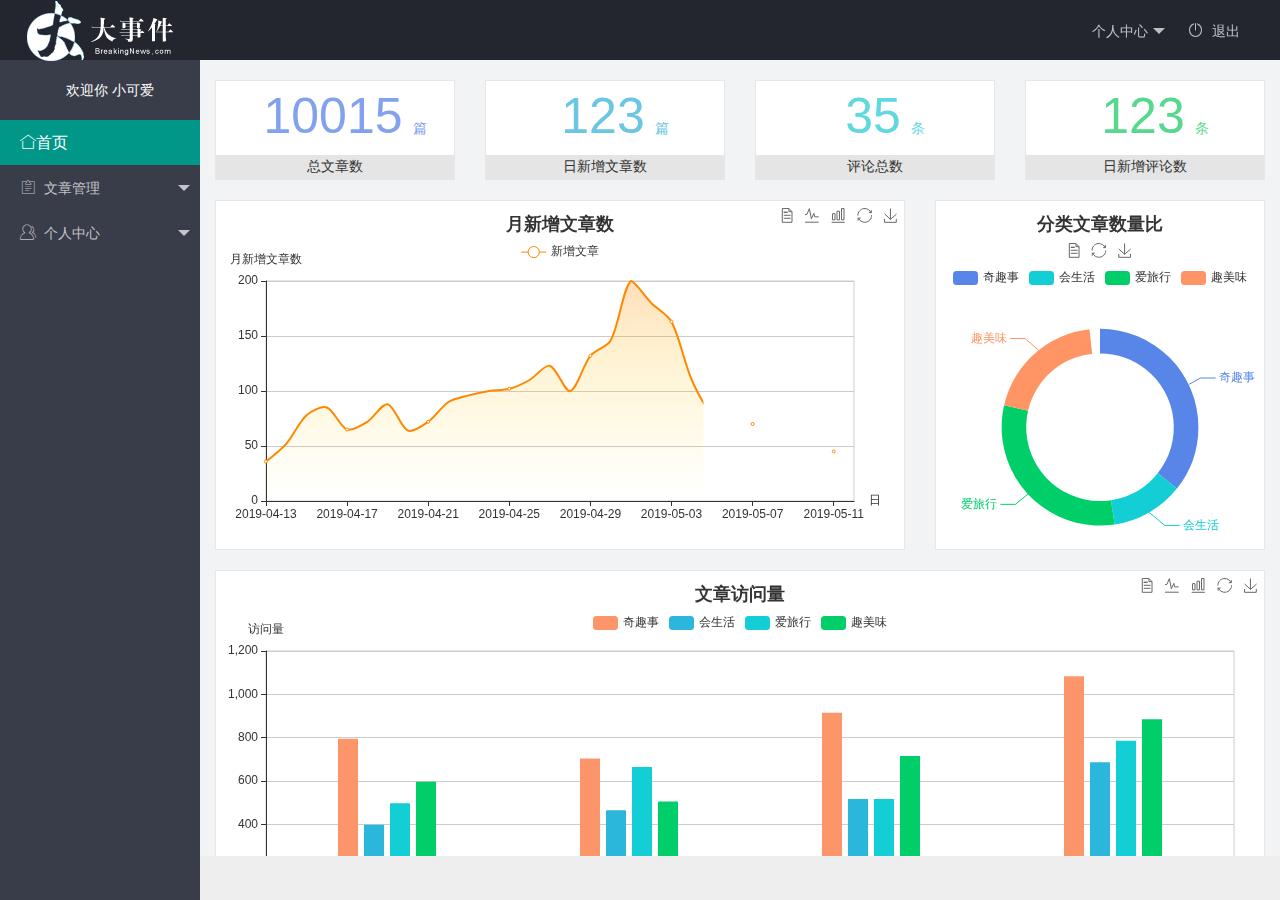
==== index.html @ c6fc0235 "l3 首页整理完毕" ====
<!DOCTYPE html>
<html>

<head>
  <meta charset="utf-8">
  <meta name="viewport" content="width=device-width, initial-scale=1, maximum-scale=1">
  <title>117 首页</title>
  <link rel="stylesheet" href="./assets/lib/layui/css/layui.css">
  <link rel="stylesheet" href="./index/index.css">
</head>

<body class="layui-layout-body">
  <div class="layui-layout layui-layout-admin">
    <!-- 头部区域 -->
    <div class="layui-header">
      <!-- 左侧：图片 -->
      <div class="layui-logo">
        <img src="./assets/images/logo.png" alt="">
      </div>
      <!-- 右侧：个人菜单 -->
      <ul class="layui-nav layui-layout-right">
        <li class="layui-nav-item">
          <a href="javascript:;" class="userinfo">
            <span class="avatar">L</span>
            <img src="http://t.cn/RCzsdCq" class="layui-nav-img"> 个人中心
          </a>

          <dl class="layui-nav-child">
            <dd><a href="">基本资料</a></dd>
            <dd><a href="">更换头像</a></dd>
            <dd><a href="">重置密码</a></dd>
          </dl>

        </li>

        <li class="layui-nav-item">
          <a href="javascript:;" id="logout">
            <i class="layui-icon layui-icon-logout"></i>退出
          </a>
        </li>

      </ul>
    </div>


    <div class="layui-side layui-bg-black">
      <div class="layui-side-scroll">
        <!-- 左侧：顶部欢迎词 -->
        <div class="userinfo">
          <span class="avatar">L</span>
          <img src="http://t.cn/RCzsdCq" class="layui-nav-img"> 欢迎你
          <span class="username">小可爱</span>
        </div>

        <!-- 左侧：导航区-->
        <ul class="layui-nav layui-nav-tree" lay-filter="test" lay-shrink="all">
          <!-- ***************************************************首页 -->
          <li class="layui-nav-item layui-this">
            <a href="./home/home.html" target="fm">
              <i class="layui-icon layui-icon-home">首页</i>
            </a>
          </li>


          <!-- ***************************************************文章管理 -->
          <li class="layui-nav-item">

            <a class="" href="javascript:;">
              <i class="layui-icon layui-icon-form"></i>文章管理
            </a>

            <dl class="layui-nav-child">
              <dd>
                <a href="./article/category.html" target="fm">
                  <i class="layui-icon layui-icon-app"></i>类别管理
                </a>
              </dd>


              <dd>
                <a href="./article/article.html" target="fm">
                  <i class="layui-icon layui-icon-app"></i>文章列表
                </a>
              </dd>


              <dd>
                <a href="./article/publisher.html" target="fm">
                  <i class="layui-icon layui-icon-app"></i>发表文章
                </a>
              </dd>
            </dl>
          </li>

          <!-- *****************************************************个人中心 -->
          <li class="layui-nav-item">


            <a href="javascript:;">
              <i class="layui-icon layui-icon-user"></i>个人中心
            </a>


            <dl class="layui-nav-child">

              <dd>
                <a href="./user_info/user_info.html" target="fm">
                  <i class="layui-icon layui-icon-app"></i>基本资料
                </a>
              </dd>

              <dd>
                <a href="./user/repwd.html" target="fm">
                  <i class="layui-icon layui-icon-app"></i> 重置密码
                </a>
              </dd>

              <dd>
                <a href="./user/avatar.html" target="fm">
                  <i class="layui-icon layui-icon-app"></i>更换头像
                </a>
              </dd>
            </dl>



          </li>
        </ul>
      </div>
    </div>

    <div class="layui-body">
      <!-- 内容主体区域 -->
      <!-- <div style="padding: 15px;">内容主体区域</div> -->
      <iframe src="./home/home.html" name="fm" frameborder="0"></iframe>
    </div>

    <div class="layui-footer">
      <!-- 底部固定区域 -->
      <!-- ? layui.com - 底部固定区域 -->
    </div>
  </div>

</body>
<script src="./assets/lib/layui/layui.all.js"></script>
<script src="./assets/lib/jquery.js"></script>
<script src="./index/index.js"></script>

</html>
---- assets/lib/layui/css/layui.css ----
/** layui-v2.5.6 MIT License By https://www.layui.com */
 .layui-inline,img{display:inline-block;vertical-align:middle}h1,h2,h3,h4,h5,h6{font-weight:400}.layui-edge,.layui-header,.layui-inline,.layui-main{position:relative}.layui-body,.layui-edge,.layui-elip{overflow:hidden}.layui-btn,.layui-edge,.layui-inline,img{vertical-align:middle}.layui-btn,.layui-disabled,.layui-icon,.layui-unselect{-moz-user-select:none;-webkit-user-select:none;-ms-user-select:none}.layui-elip,.layui-form-checkbox span,.layui-form-pane .layui-form-label{text-overflow:ellipsis;white-space:nowrap}.layui-breadcrumb,.layui-tree-btnGroup{visibility:hidden}blockquote,body,button,dd,div,dl,dt,form,h1,h2,h3,h4,h5,h6,input,li,ol,p,pre,td,textarea,th,ul{margin:0;padding:0;-webkit-tap-highlight-color:rgba(0,0,0,0)}a:active,a:hover{outline:0}img{border:none}li{list-style:none}table{border-collapse:collapse;border-spacing:0}h4,h5,h6{font-size:100%}button,input,optgroup,option,select,textarea{font-family:inherit;font-size:inherit;font-style:inherit;font-weight:inherit;outline:0}pre{white-space:pre-wrap;white-space:-moz-pre-wrap;white-space:-pre-wrap;white-space:-o-pre-wrap;word-wrap:break-word}body{line-height:24px;font:14px Helvetica Neue,Helvetica,PingFang SC,Tahoma,Arial,sans-serif}hr{height:1px;margin:10px 0;border:0;clear:both}a{color:#333;text-decoration:none}a:hover{color:#777}a cite{font-style:normal;*cursor:pointer}.layui-border-box,.layui-border-box *{box-sizing:border-box}.layui-box,.layui-box *{box-sizing:content-box}.layui-clear{clear:both;*zoom:1}.layui-clear:after{content:'\20';clear:both;*zoom:1;display:block;height:0}.layui-inline{*display:inline;*zoom:1}.layui-edge{display:inline-block;width:0;height:0;border-width:6px;border-style:dashed;border-color:transparent}.layui-edge-top{top:-4px;border-bottom-color:#999;border-bottom-style:solid}.layui-edge-right{border-left-color:#999;border-left-style:solid}.layui-edge-bottom{top:2px;border-top-color:#999;border-top-style:solid}.layui-edge-left{border-right-color:#999;border-right-style:solid}.layui-disabled,.layui-disabled:hover{color:#d2d2d2!important;cursor:not-allowed!important}.layui-circle{border-radius:100%}.layui-show{display:block!important}.layui-hide{display:none!important}@font-face{font-family:layui-icon;src:url(../font/iconfont.eot?v=256);src:url(../font/iconfont.eot?v=256#iefix) format('embedded-opentype'),url(../font/iconfont.woff2?v=256) format('woff2'),url(../font/iconfont.woff?v=256) format('woff'),url(../font/iconfont.ttf?v=256) format('truetype'),url(../font/iconfont.svg?v=256#layui-icon) format('svg')}.layui-icon{font-family:layui-icon!important;font-size:16px;font-style:normal;-webkit-font-smoothing:antialiased;-moz-osx-font-smoothing:grayscale}.layui-icon-reply-fill:before{content:"\e611"}.layui-icon-set-fill:before{content:"\e614"}.layui-icon-menu-fill:before{content:"\e60f"}.layui-icon-search:before{content:"\e615"}.layui-icon-share:before{content:"\e641"}.layui-icon-set-sm:before{content:"\e620"}.layui-icon-engine:before{content:"\e628"}.layui-icon-close:before{content:"\1006"}.layui-icon-close-fill:before{content:"\1007"}.layui-icon-chart-screen:before{content:"\e629"}.layui-icon-star:before{content:"\e600"}.layui-icon-circle-dot:before{content:"\e617"}.layui-icon-chat:before{content:"\e606"}.layui-icon-release:before{content:"\e609"}.layui-icon-list:before{content:"\e60a"}.layui-icon-chart:before{content:"\e62c"}.layui-icon-ok-circle:before{content:"\1005"}.layui-icon-layim-theme:before{content:"\e61b"}.layui-icon-table:before{content:"\e62d"}.layui-icon-right:before{content:"\e602"}.layui-icon-left:before{content:"\e603"}.layui-icon-cart-simple:before{content:"\e698"}.layui-icon-face-cry:before{content:"\e69c"}.layui-icon-face-smile:before{content:"\e6af"}.layui-icon-survey:before{content:"\e6b2"}.layui-icon-tree:before{content:"\e62e"}.layui-icon-ie:before{content:"\e7bb"}.layui-icon-upload-circle:before{content:"\e62f"}.layui-icon-add-circle:before{content:"\e61f"}.layui-icon-download-circle:before{content:"\e601"}.layui-icon-templeate-1:before{content:"\e630"}.layui-icon-util:before{content:"\e631"}.layui-icon-face-surprised:before{content:"\e664"}.layui-icon-edit:before{content:"\e642"}.layui-icon-speaker:before{content:"\e645"}.layui-icon-down:before{content:"\e61a"}.layui-icon-file:before{content:"\e621"}.layui-icon-layouts:before{content:"\e632"}.layui-icon-rate-half:before{content:"\e6c9"}.layui-icon-add-circle-fine:before{content:"\e608"}.layui-icon-prev-circle:before{content:"\e633"}.layui-icon-read:before{content:"\e705"}.layui-icon-404:before{content:"\e61c"}.layui-icon-carousel:before{content:"\e634"}.layui-icon-help:before{content:"\e607"}.layui-icon-code-circle:before{content:"\e635"}.layui-icon-windows:before{content:"\e67f"}.layui-icon-water:before{content:"\e636"}.layui-icon-username:before{content:"\e66f"}.layui-icon-find-fill:before{content:"\e670"}.layui-icon-about:before{content:"\e60b"}.layui-icon-location:before{content:"\e715"}.layui-icon-up:before{content:"\e619"}.layui-icon-pause:before{content:"\e651"}.layui-icon-date:before{content:"\e637"}.layui-icon-layim-uploadfile:before{content:"\e61d"}.layui-icon-delete:before{content:"\e640"}.layui-icon-play:before{content:"\e652"}.layui-icon-top:before{content:"\e604"}.layui-icon-firefox:before{content:"\e686"}.layui-icon-friends:before{content:"\e612"}.layui-icon-refresh-3:before{content:"\e9aa"}.layui-icon-ok:before{content:"\e605"}.layui-icon-layer:before{content:"\e638"}.layui-icon-face-smile-fine:before{content:"\e60c"}.layui-icon-dollar:before{content:"\e659"}.layui-icon-group:before{content:"\e613"}.layui-icon-layim-download:before{content:"\e61e"}.layui-icon-picture-fine:before{content:"\e60d"}.layui-icon-link:before{content:"\e64c"}.layui-icon-diamond:before{content:"\e735"}.layui-icon-log:before{content:"\e60e"}.layui-icon-key:before{content:"\e683"}.layui-icon-rate-solid:before{content:"\e67a"}.layui-icon-fonts-del:before{content:"\e64f"}.layui-icon-unlink:before{content:"\e64d"}.layui-icon-fonts-clear:before{content:"\e639"}.layui-icon-triangle-r:before{content:"\e623"}.layui-icon-circle:before{content:"\e63f"}.layui-icon-radio:before{content:"\e643"}.layui-icon-align-center:before{content:"\e647"}.layui-icon-align-right:before{content:"\e648"}.layui-icon-align-left:before{content:"\e649"}.layui-icon-loading-1:before{content:"\e63e"}.layui-icon-return:before{content:"\e65c"}.layui-icon-fonts-strong:before{content:"\e62b"}.layui-icon-upload:before{content:"\e67c"}.layui-icon-dialogue:before{content:"\e63a"}.layui-icon-video:before{content:"\e6ed"}.layui-icon-headset:before{content:"\e6fc"}.layui-icon-cellphone-fine:before{content:"\e63b"}.layui-icon-add-1:before{content:"\e654"}.layui-icon-face-smile-b:before{content:"\e650"}.layui-icon-fonts-html:before{content:"\e64b"}.layui-icon-screen-full:before{content:"\e622"}.layui-icon-form:before{content:"\e63c"}.layui-icon-cart:before{content:"\e657"}.layui-icon-camera-fill:before{content:"\e65d"}.layui-icon-tabs:before{content:"\e62a"}.layui-icon-heart-fill:before{content:"\e68f"}.layui-icon-fonts-code:before{content:"\e64e"}.layui-icon-ios:before{content:"\e680"}.layui-icon-at:before{content:"\e687"}.layui-icon-fire:before{content:"\e756"}.layui-icon-set:before{content:"\e716"}.layui-icon-fonts-u:before{content:"\e646"}.layui-icon-triangle-d:before{content:"\e625"}.layui-icon-tips:before{content:"\e702"}.layui-icon-picture:before{content:"\e64a"}.layui-icon-more-vertical:before{content:"\e671"}.layui-icon-bluetooth:before{content:"\e689"}.layui-icon-flag:before{content:"\e66c"}.layui-icon-loading:before{content:"\e63d"}.layui-icon-fonts-i:before{content:"\e644"}.layui-icon-refresh-1:before{content:"\e666"}.layui-icon-rmb:before{content:"\e65e"}.layui-icon-addition:before{content:"\e624"}.layui-icon-home:before{content:"\e68e"}.layui-icon-time:before{content:"\e68d"}.layui-icon-user:before{content:"\e770"}.layui-icon-notice:before{content:"\e667"}.layui-icon-chrome:before{content:"\e68a"}.layui-icon-edge:before{content:"\e68b"}.layui-icon-login-weibo:before{content:"\e675"}.layui-icon-voice:before{content:"\e688"}.layui-icon-upload-drag:before{content:"\e681"}.layui-icon-login-qq:before{content:"\e676"}.layui-icon-snowflake:before{content:"\e6b1"}.layui-icon-heart:before{content:"\e68c"}.layui-icon-logout:before{content:"\e682"}.layui-icon-file-b:before{content:"\e655"}.layui-icon-template:before{content:"\e663"}.layui-icon-transfer:before{content:"\e691"}.layui-icon-auz:before{content:"\e672"}.layui-icon-console:before{content:"\e665"}.layui-icon-app:before{content:"\e653"}.layui-icon-prev:before{content:"\e65a"}.layui-icon-website:before{content:"\e7ae"}.layui-icon-next:before{content:"\e65b"}.layui-icon-component:before{content:"\e857"}.layui-icon-android:before{content:"\e684"}.layui-icon-more:before{content:"\e65f"}.layui-icon-login-wechat:before{content:"\e677"}.layui-icon-shrink-right:before{content:"\e668"}.layui-icon-spread-left:before{content:"\e66b"}.layui-icon-camera:before{content:"\e660"}.layui-icon-note:before{content:"\e66e"}.layui-icon-refresh:before{content:"\e669"}.layui-icon-female:before{content:"\e661"}.layui-icon-male:before{content:"\e662"}.layui-icon-screen-restore:before{content:"\e758"}.layui-icon-password:before{content:"\e673"}.layui-icon-senior:before{content:"\e674"}.layui-icon-theme:before{content:"\e66a"}.layui-icon-tread:before{content:"\e6c5"}.layui-icon-praise:before{content:"\e6c6"}.layui-icon-star-fill:before{content:"\e658"}.layui-icon-rate:before{content:"\e67b"}.layui-icon-template-1:before{content:"\e656"}.layui-icon-vercode:before{content:"\e679"}.layui-icon-service:before{content:"\e626"}.layui-icon-cellphone:before{content:"\e678"}.layui-icon-print:before{content:"\e66d"}.layui-icon-cols:before{content:"\e610"}.layui-icon-wifi:before{content:"\e7e0"}.layui-icon-export:before{content:"\e67d"}.layui-icon-rss:before{content:"\e808"}.layui-icon-slider:before{content:"\e714"}.layui-icon-email:before{content:"\e618"}.layui-icon-subtraction:before{content:"\e67e"}.layui-icon-mike:before{content:"\e6dc"}.layui-icon-light:before{content:"\e748"}.layui-icon-gift:before{content:"\e627"}.layui-icon-mute:before{content:"\e685"}.layui-icon-reduce-circle:before{content:"\e616"}.layui-icon-music:before{content:"\e690"}.layui-main{width:1140px;margin:0 auto}.layui-header{z-index:1000;height:60px}.layui-header a:hover{transition:all .5s;-webkit-transition:all .5s}.layui-side{position:fixed;left:0;top:0;bottom:0;z-index:999;width:200px;overflow-x:hidden}.layui-side-scroll{position:relative;width:220px;height:100%;overflow-x:hidden}.layui-body{position:absolute;left:200px;right:0;top:0;bottom:0;z-index:998;width:auto;overflow-y:auto;box-sizing:border-box}.layui-layout-body{overflow:hidden}.layui-layout-admin .layui-header{background-color:#23262E}.layui-layout-admin .layui-side{top:60px;width:200px;overflow-x:hidden}.layui-layout-admin .layui-body{position:fixed;top:60px;bottom:44px}.layui-layout-admin .layui-main{width:auto;margin:0 15px}.layui-layout-admin .layui-footer{position:fixed;left:200px;right:0;bottom:0;height:44px;line-height:44px;padding:0 15px;background-color:#eee}.layui-layout-admin .layui-logo{position:absolute;left:0;top:0;width:200px;height:100%;line-height:60px;text-align:center;color:#009688;font-size:16px}.layui-layout-admin .layui-header .layui-nav{background:0 0}.layui-layout-left{position:absolute!important;left:200px;top:0}.layui-layout-right{position:absolute!important;right:0;top:0}.layui-container{position:relative;margin:0 auto;padding:0 15px;box-sizing:border-box}.layui-fluid{position:relative;margin:0 auto;padding:0 15px}.layui-row:after,.layui-row:before{content:'';display:block;clear:both}.layui-col-lg1,.layui-col-lg10,.layui-col-lg11,.layui-col-lg12,.layui-col-lg2,.layui-col-lg3,.layui-col-lg4,.layui-col-lg5,.layui-col-lg6,.layui-col-lg7,.layui-col-lg8,.layui-col-lg9,.layui-col-md1,.layui-col-md10,.layui-col-md11,.layui-col-md12,.layui-col-md2,.layui-col-md3,.layui-col-md4,.layui-col-md5,.layui-col-md6,.layui-col-md7,.layui-col-md8,.layui-col-md9,.layui-col-sm1,.layui-col-sm10,.layui-col-sm11,.layui-col-sm12,.layui-col-sm2,.layui-col-sm3,.layui-col-sm4,.layui-col-sm5,.layui-col-sm6,.layui-col-sm7,.layui-col-sm8,.layui-col-sm9,.layui-col-xs1,.layui-col-xs10,.layui-col-xs11,.layui-col-xs12,.layui-col-xs2,.layui-col-xs3,.layui-col-xs4,.layui-col-xs5,.layui-col-xs6,.layui-col-xs7,.layui-col-xs8,.layui-col-xs9{position:relative;display:block;box-sizing:border-box}.layui-col-xs1,.layui-col-xs10,.layui-col-xs11,.layui-col-xs12,.layui-col-xs2,.layui-col-xs3,.layui-col-xs4,.layui-col-xs5,.layui-col-xs6,.layui-col-xs7,.layui-col-xs8,.layui-col-xs9{float:left}.layui-col-xs1{width:8.33333333%}.layui-col-xs2{width:16.66666667%}.layui-col-xs3{width:25%}.layui-col-xs4{width:33.33333333%}.layui-col-xs5{width:41.66666667%}.layui-col-xs6{width:50%}.layui-col-xs7{width:58.33333333%}.layui-col-xs8{width:66.66666667%}.layui-col-xs9{width:75%}.layui-col-xs10{width:83.33333333%}.layui-col-xs11{width:91.66666667%}.layui-col-xs12{width:100%}.layui-col-xs-offset1{margin-left:8.33333333%}.layui-col-xs-offset2{margin-left:16.66666667%}.layui-col-xs-offset3{margin-left:25%}.layui-col-xs-offset4{margin-left:33.33333333%}.layui-col-xs-offset5{margin-left:41.66666667%}.layui-col-xs-offset6{margin-left:50%}.layui-col-xs-offset7{margin-left:58.33333333%}.layui-col-xs-offset8{margin-left:66.66666667%}.layui-col-xs-offset9{margin-left:75%}.layui-col-xs-offset10{margin-left:83.33333333%}.layui-col-xs-offset11{margin-left:91.66666667%}.layui-col-xs-offset12{margin-left:100%}@media screen and (max-width:768px){.layui-hide-xs{display:none!important}.layui-show-xs-block{display:block!important}.layui-show-xs-inline{display:inline!important}.layui-show-xs-inline-block{display:inline-block!important}}@media screen and (min-width:768px){.layui-container{width:750px}.layui-hide-sm{display:none!important}.layui-show-sm-block{display:block!important}.layui-show-sm-inline{display:inline!important}.layui-show-sm-inline-block{display:inline-block!important}.layui-col-sm1,.layui-col-sm10,.layui-col-sm11,.layui-col-sm12,.layui-col-sm2,.layui-col-sm3,.layui-col-sm4,.layui-col-sm5,.layui-col-sm6,.layui-col-sm7,.layui-col-sm8,.layui-col-sm9{float:left}.layui-col-sm1{width:8.33333333%}.layui-col-sm2{width:16.66666667%}.layui-col-sm3{width:25%}.layui-col-sm4{width:33.33333333%}.layui-col-sm5{width:41.66666667%}.layui-col-sm6{width:50%}.layui-col-sm7{width:58.33333333%}.layui-col-sm8{width:66.66666667%}.layui-col-sm9{width:75%}.layui-col-sm10{width:83.33333333%}.layui-col-sm11{width:91.66666667%}.layui-col-sm12{width:100%}.layui-col-sm-offset1{margin-left:8.33333333%}.layui-col-sm-offset2{margin-left:16.66666667%}.layui-col-sm-offset3{margin-left:25%}.layui-col-sm-offset4{margin-left:33.33333333%}.layui-col-sm-offset5{margin-left:41.66666667%}.layui-col-sm-offset6{margin-left:50%}.layui-col-sm-offset7{margin-left:58.33333333%}.layui-col-sm-offset8{margin-left:66.66666667%}.layui-col-sm-offset9{margin-left:75%}.layui-col-sm-offset10{margin-left:83.33333333%}.layui-col-sm-offset11{margin-left:91.66666667%}.layui-col-sm-offset12{margin-left:100%}}@media screen and (min-width:992px){.layui-container{width:970px}.layui-hide-md{display:none!important}.layui-show-md-block{display:block!important}.layui-show-md-inline{display:inline!important}.layui-show-md-inline-block{display:inline-block!important}.layui-col-md1,.layui-col-md10,.layui-col-md11,.layui-col-md12,.layui-col-md2,.layui-col-md3,.layui-col-md4,.layui-col-md5,.layui-col-md6,.layui-col-md7,.layui-col-md8,.layui-col-md9{float:left}.layui-col-md1{width:8.33333333%}.layui-col-md2{width:16.66666667%}.layui-col-md3{width:25%}.layui-col-md4{width:33.33333333%}.layui-col-md5{width:41.66666667%}.layui-col-md6{width:50%}.layui-col-md7{width:58.33333333%}.layui-col-md8{width:66.66666667%}.layui-col-md9{width:75%}.layui-col-md10{width:83.33333333%}.layui-col-md11{width:91.66666667%}.layui-col-md12{width:100%}.layui-col-md-offset1{margin-left:8.33333333%}.layui-col-md-offset2{margin-left:16.66666667%}.layui-col-md-offset3{margin-left:25%}.layui-col-md-offset4{margin-left:33.33333333%}.layui-col-md-offset5{margin-left:41.66666667%}.layui-col-md-offset6{margin-left:50%}.layui-col-md-offset7{margin-left:58.33333333%}.layui-col-md-offset8{margin-left:66.66666667%}.layui-col-md-offset9{margin-left:75%}.layui-col-md-offset10{margin-left:83.33333333%}.layui-col-md-offset11{margin-left:91.66666667%}.layui-col-md-offset12{margin-left:100%}}@media screen and (min-width:1200px){.layui-container{width:1170px}.layui-hide-lg{display:none!important}.layui-show-lg-block{display:block!important}.layui-show-lg-inline{display:inline!important}.layui-show-lg-inline-block{display:inline-block!important}.layui-col-lg1,.layui-col-lg10,.layui-col-lg11,.layui-col-lg12,.layui-col-lg2,.layui-col-lg3,.layui-col-lg4,.layui-col-lg5,.layui-col-lg6,.layui-col-lg7,.layui-col-lg8,.layui-col-lg9{float:left}.layui-col-lg1{width:8.33333333%}.layui-col-lg2{width:16.66666667%}.layui-col-lg3{width:25%}.layui-col-lg4{width:33.33333333%}.layui-col-lg5{width:41.66666667%}.layui-col-lg6{width:50%}.layui-col-lg7{width:58.33333333%}.layui-col-lg8{width:66.66666667%}.layui-col-lg9{width:75%}.layui-col-lg10{width:83.33333333%}.layui-col-lg11{width:91.66666667%}.layui-col-lg12{width:100%}.layui-col-lg-offset1{margin-left:8.33333333%}.layui-col-lg-offset2{margin-left:16.66666667%}.layui-col-lg-offset3{margin-left:25%}.layui-col-lg-offset4{margin-left:33.33333333%}.layui-col-lg-offset5{margin-left:41.66666667%}.layui-col-lg-offset6{margin-left:50%}.layui-col-lg-offset7{margin-left:58.33333333%}.layui-col-lg-offset8{margin-left:66.66666667%}.layui-col-lg-offset9{margin-left:75%}.layui-col-lg-offset10{margin-left:83.33333333%}.layui-col-lg-offset11{margin-left:91.66666667%}.layui-col-lg-offset12{margin-left:100%}}.layui-col-space1{margin:-.5px}.layui-col-space1>*{padding:.5px}.layui-col-space2{margin:-1px}.layui-col-space2>*{padding:1px}.layui-col-space4{margin:-2px}.layui-col-space4>*{padding:2px}.layui-col-space5{margin:-2.5px}.layui-col-space5>*{padding:2.5px}.layui-col-space6{margin:-3px}.layui-col-space6>*{padding:3px}.layui-col-space8{margin:-4px}.layui-col-space8>*{padding:4px}.layui-col-space10{margin:-5px}.layui-col-space10>*{padding:5px}.layui-col-space12{margin:-6px}.layui-col-space12>*{padding:6px}.layui-col-space14{margin:-7px}.layui-col-space14>*{padding:7px}.layui-col-space15{margin:-7.5px}.layui-col-space15>*{padding:7.5px}.layui-col-space16{margin:-8px}.layui-col-space16>*{padding:8px}.layui-col-space18{margin:-9px}.layui-col-space18>*{padding:9px}.layui-col-space20{margin:-10px}.layui-col-space20>*{padding:10px}.layui-col-space22{margin:-11px}.layui-col-space22>*{padding:11px}.layui-col-space24{margin:-12px}.layui-col-space24>*{padding:12px}.layui-col-space25{margin:-12.5px}.layui-col-space25>*{padding:12.5px}.layui-col-space26{margin:-13px}.layui-col-space26>*{padding:13px}.layui-col-space28{margin:-14px}.layui-col-space28>*{padding:14px}.layui-col-space30{margin:-15px}.layui-col-space30>*{padding:15px}.layui-btn,.layui-input,.layui-select,.layui-textarea,.layui-upload-button{outline:0;-webkit-appearance:none;transition:all .3s;-webkit-transition:all .3s;box-sizing:border-box}.layui-elem-quote{margin-bottom:10px;padding:15px;line-height:22px;border-left:5px solid #009688;border-radius:0 2px 2px 0;background-color:#f2f2f2}.layui-quote-nm{border-style:solid;border-width:1px 1px 1px 5px;background:0 0}.layui-elem-field{margin-bottom:10px;padding:0;border-width:1px;border-style:solid}.layui-elem-field legend{margin-left:20px;padding:0 10px;font-size:20px;font-weight:300}.layui-field-title{margin:10px 0 20px;border-width:1px 0 0}.layui-field-box{padding:10px 15px}.layui-field-title .layui-field-box{padding:10px 0}.layui-progress{position:relative;height:6px;border-radius:20px;background-color:#e2e2e2}.layui-progress-bar{position:absolute;left:0;top:0;width:0;max-width:100%;height:6px;border-radius:20px;text-align:right;background-color:#5FB878;transition:all .3s;-webkit-transition:all .3s}.layui-progress-big,.layui-progress-big .layui-progress-bar{height:18px;line-height:18px}.layui-progress-text{position:relative;top:-20px;line-height:18px;font-size:12px;color:#666}.layui-progress-big .layui-progress-text{position:static;padding:0 10px;color:#fff}.layui-collapse{border-width:1px;border-style:solid;border-radius:2px}.layui-colla-content,.layui-colla-item{border-top-width:1px;border-top-style:solid}.layui-colla-item:first-child{border-top:none}.layui-colla-title{position:relative;height:42px;line-height:42px;padding:0 15px 0 35px;color:#333;background-color:#f2f2f2;cursor:pointer;font-size:14px;overflow:hidden}.layui-colla-content{display:none;padding:10px 15px;line-height:22px;color:#666}.layui-colla-icon{position:absolute;left:15px;top:0;font-size:14px}.layui-card{margin-bottom:15px;border-radius:2px;background-color:#fff;box-shadow:0 1px 2px 0 rgba(0,0,0,.05)}.layui-card:last-child{margin-bottom:0}.layui-card-header{position:relative;height:42px;line-height:42px;padding:0 15px;border-bottom:1px solid #f6f6f6;color:#333;border-radius:2px 2px 0 0;font-size:14px}.layui-bg-black,.layui-bg-blue,.layui-bg-cyan,.layui-bg-green,.layui-bg-orange,.layui-bg-red{color:#fff!important}.layui-card-body{position:relative;padding:10px 15px;line-height:24px}.layui-card-body[pad15]{padding:15px}.layui-card-body[pad20]{padding:20px}.layui-card-body .layui-table{margin:5px 0}.layui-card .layui-tab{margin:0}.layui-panel-window{position:relative;padding:15px;border-radius:0;border-top:5px solid #E6E6E6;background-color:#fff}.layui-auxiliar-moving{position:fixed;left:0;right:0;top:0;bottom:0;width:100%;height:100%;background:0 0;z-index:9999999999}.layui-form-label,.layui-form-mid,.layui-form-select,.layui-input-block,.layui-input-inline,.layui-textarea{position:relative}.layui-bg-red{background-color:#FF5722!important}.layui-bg-orange{background-color:#FFB800!important}.layui-bg-green{background-color:#009688!important}.layui-bg-cyan{background-color:#2F4056!important}.layui-bg-blue{background-color:#1E9FFF!important}.layui-bg-black{background-color:#393D49!important}.layui-bg-gray{background-color:#eee!important;color:#666!important}.layui-badge-rim,.layui-colla-content,.layui-colla-item,.layui-collapse,.layui-elem-field,.layui-form-pane .layui-form-item[pane],.layui-form-pane .layui-form-label,.layui-input,.layui-layedit,.layui-layedit-tool,.layui-quote-nm,.layui-select,.layui-tab-bar,.layui-tab-card,.layui-tab-title,.layui-tab-title .layui-this:after,.layui-textarea{border-color:#e6e6e6}.layui-timeline-item:before,hr{background-color:#e6e6e6}.layui-text{line-height:22px;font-size:14px;color:#666}.layui-text h1,.layui-text h2,.layui-text h3{font-weight:500;color:#333}.layui-text h1{font-size:30px}.layui-text h2{font-size:24px}.layui-text h3{font-size:18px}.layui-text a:not(.layui-btn){color:#01AAED}.layui-text a:not(.layui-btn):hover{text-decoration:underline}.layui-text ul{padding:5px 0 5px 15px}.layui-text ul li{margin-top:5px;list-style-type:disc}.layui-text em,.layui-word-aux{color:#999!important;padding:0 5px!important}.layui-btn{display:inline-block;height:38px;line-height:38px;padding:0 18px;background-color:#009688;color:#fff;white-space:nowrap;text-align:center;font-size:14px;border:none;border-radius:2px;cursor:pointer}.layui-btn:hover{opacity:.8;filter:alpha(opacity=80);color:#fff}.layui-btn:active{opacity:1;filter:alpha(opacity=100)}.layui-btn+.layui-btn{margin-left:10px}.layui-btn-container{font-size:0}.layui-btn-container .layui-btn{margin-right:10px;margin-bottom:10px}.layui-btn-container .layui-btn+.layui-btn{margin-left:0}.layui-table .layui-btn-container .layui-btn{margin-bottom:9px}.layui-btn-radius{border-radius:100px}.layui-btn .layui-icon{margin-right:3px;font-size:18px;vertical-align:bottom;vertical-align:middle\9}.layui-btn-primary{border:1px solid #C9C9C9;background-color:#fff;color:#555}.layui-btn-primary:hover{border-color:#009688;color:#333}.layui-btn-normal{background-color:#1E9FFF}.layui-btn-warm{background-color:#FFB800}.layui-btn-danger{background-color:#FF5722}.layui-btn-checked{background-color:#5FB878}.layui-btn-disabled,.layui-btn-disabled:active,.layui-btn-disabled:hover{border:1px solid #e6e6e6;background-color:#FBFBFB;color:#C9C9C9;cursor:not-allowed;opacity:1}.layui-btn-lg{height:44px;line-height:44px;padding:0 25px;font-size:16px}.layui-btn-sm{height:30px;line-height:30px;padding:0 10px;font-size:12px}.layui-btn-sm i{font-size:16px!important}.layui-btn-xs{height:22px;line-height:22px;padding:0 5px;font-size:12px}.layui-btn-xs i{font-size:14px!important}.layui-btn-group{display:inline-block;vertical-align:middle;font-size:0}.layui-btn-group .layui-btn{margin-left:0!important;margin-right:0!important;border-left:1px solid rgba(255,255,255,.5);border-radius:0}.layui-btn-group .layui-btn-primary{border-left:none}.layui-btn-group .layui-btn-primary:hover{border-color:#C9C9C9;color:#009688}.layui-btn-group .layui-btn:first-child{border-left:none;border-radius:2px 0 0 2px}.layui-btn-group .layui-btn-primary:first-child{border-left:1px solid #c9c9c9}.layui-btn-group .layui-btn:last-child{border-radius:0 2px 2px 0}.layui-btn-group .layui-btn+.layui-btn{margin-left:0}.layui-btn-group+.layui-btn-group{margin-left:10px}.layui-btn-fluid{width:100%}.layui-input,.layui-select,.layui-textarea{height:38px;line-height:1.3;line-height:38px\9;border-width:1px;border-style:solid;background-color:#fff;border-radius:2px}.layui-input::-webkit-input-placeholder,.layui-select::-webkit-input-placeholder,.layui-textarea::-webkit-input-placeholder{line-height:1.3}.layui-input,.layui-textarea{display:block;width:100%;padding-left:10px}.layui-input:hover,.layui-textarea:hover{border-color:#D2D2D2!important}.layui-input:focus,.layui-textarea:focus{border-color:#C9C9C9!important}.layui-textarea{min-height:100px;height:auto;line-height:20px;padding:6px 10px;resize:vertical}.layui-select{padding:0 10px}.layui-form input[type=checkbox],.layui-form input[type=radio],.layui-form select{display:none}.layui-form [lay-ignore]{display:initial}.layui-form-item{margin-bottom:15px;clear:both;*zoom:1}.layui-form-item:after{content:'\20';clear:both;*zoom:1;display:block;height:0}.layui-form-label{float:left;display:block;padding:9px 15px;width:80px;font-weight:400;line-height:20px;text-align:right}.layui-form-label-col{display:block;float:none;padding:9px 0;line-height:20px;text-align:left}.layui-form-item .layui-inline{margin-bottom:5px;margin-right:10px}.layui-input-block{margin-left:110px;min-height:36px}.layui-input-inline{display:inline-block;vertical-align:middle}.layui-form-item .layui-input-inline{float:left;width:190px;margin-right:10px}.layui-form-text .layui-input-inline{width:auto}.layui-form-mid{float:left;display:block;padding:9px 0!important;line-height:20px;margin-right:10px}.layui-form-danger+.layui-form-select .layui-input,.layui-form-danger:focus{border-color:#FF5722!important}.layui-form-select .layui-input{padding-right:30px;cursor:pointer}.layui-form-select .layui-edge{position:absolute;right:10px;top:50%;margin-top:-3px;cursor:pointer;border-width:6px;border-top-color:#c2c2c2;border-top-style:solid;transition:all .3s;-webkit-transition:all .3s}.layui-form-select dl{display:none;position:absolute;left:0;top:42px;padding:5px 0;z-index:899;min-width:100%;border:1px solid #d2d2d2;max-height:300px;overflow-y:auto;background-color:#fff;border-radius:2px;box-shadow:0 2px 4px rgba(0,0,0,.12);box-sizing:border-box}.layui-form-select dl dd,.layui-form-select dl dt{padding:0 10px;line-height:36px;white-space:nowrap;overflow:hidden;text-overflow:ellipsis}.layui-form-select dl dt{font-size:12px;color:#999}.layui-form-select dl dd{cursor:pointer}.layui-form-select dl dd:hover{background-color:#f2f2f2;-webkit-transition:.5s all;transition:.5s all}.layui-form-select .layui-select-group dd{padding-left:20px}.layui-form-select dl dd.layui-select-tips{padding-left:10px!important;color:#999}.layui-form-select dl dd.layui-this{background-color:#5FB878;color:#fff}.layui-form-checkbox,.layui-form-select dl dd.layui-disabled{background-color:#fff}.layui-form-selected dl{display:block}.layui-form-checkbox,.layui-form-checkbox *,.layui-form-switch{display:inline-block;vertical-align:middle}.layui-form-selected .layui-edge{margin-top:-9px;-webkit-transform:rotate(180deg);transform:rotate(180deg);margin-top:-3px\9}:root .layui-form-selected .layui-edge{margin-top:-9px\0/IE9}.layui-form-selectup dl{top:auto;bottom:42px}.layui-select-none{margin:5px 0;text-align:center;color:#999}.layui-select-disabled .layui-disabled{border-color:#eee!important}.layui-select-disabled .layui-edge{border-top-color:#d2d2d2}.layui-form-checkbox{position:relative;height:30px;line-height:30px;margin-right:10px;padding-right:30px;cursor:pointer;font-size:0;-webkit-transition:.1s linear;transition:.1s linear;box-sizing:border-box}.layui-form-checkbox span{padding:0 10px;height:100%;font-size:14px;border-radius:2px 0 0 2px;background-color:#d2d2d2;color:#fff;overflow:hidden}.layui-form-checkbox:hover span{background-color:#c2c2c2}.layui-form-checkbox i{position:absolute;right:0;top:0;width:30px;height:28px;border:1px solid #d2d2d2;border-left:none;border-radius:0 2px 2px 0;color:#fff;font-size:20px;text-align:center}.layui-form-checkbox:hover i{border-color:#c2c2c2;color:#c2c2c2}.layui-form-checked,.layui-form-checked:hover{border-color:#5FB878}.layui-form-checked span,.layui-form-checked:hover span{background-color:#5FB878}.layui-form-checked i,.layui-form-checked:hover i{color:#5FB878}.layui-form-item .layui-form-checkbox{margin-top:4px}.layui-form-checkbox[lay-skin=primary]{height:auto!important;line-height:normal!important;min-width:18px;min-height:18px;border:none!important;margin-right:0;padding-left:28px;padding-right:0;background:0 0}.layui-form-checkbox[lay-skin=primary] span{padding-left:0;padding-right:15px;line-height:18px;background:0 0;color:#666}.layui-form-checkbox[lay-skin=primary] i{right:auto;left:0;width:16px;height:16px;line-height:16px;border:1px solid #d2d2d2;font-size:12px;border-radius:2px;background-color:#fff;-webkit-transition:.1s linear;transition:.1s linear}.layui-form-checkbox[lay-skin=primary]:hover i{border-color:#5FB878;color:#fff}.layui-form-checked[lay-skin=primary] i{border-color:#5FB878!important;background-color:#5FB878;color:#fff}.layui-checkbox-disbaled[lay-skin=primary] span{background:0 0!important;color:#c2c2c2}.layui-checkbox-disbaled[lay-skin=primary]:hover i{border-color:#d2d2d2}.layui-form-item .layui-form-checkbox[lay-skin=primary]{margin-top:10px}.layui-form-switch{position:relative;height:22px;line-height:22px;min-width:35px;padding:0 5px;margin-top:8px;border:1px solid #d2d2d2;border-radius:20px;cursor:pointer;background-color:#fff;-webkit-transition:.1s linear;transition:.1s linear}.layui-form-switch i{position:absolute;left:5px;top:3px;width:16px;height:16px;border-radius:20px;background-color:#d2d2d2;-webkit-transition:.1s linear;transition:.1s linear}.layui-form-switch em{position:relative;top:0;width:25px;margin-left:21px;padding:0!important;text-align:center!important;color:#999!important;font-style:normal!important;font-size:12px}.layui-form-onswitch{border-color:#5FB878;background-color:#5FB878}.layui-checkbox-disbaled,.layui-checkbox-disbaled i{border-color:#e2e2e2!important}.layui-form-onswitch i{left:100%;margin-left:-21px;background-color:#fff}.layui-form-onswitch em{margin-left:5px;margin-right:21px;color:#fff!important}.layui-checkbox-disbaled span{background-color:#e2e2e2!important}.layui-checkbox-disbaled:hover i{color:#fff!important}[lay-radio]{display:none}.layui-form-radio,.layui-form-radio *{display:inline-block;vertical-align:middle}.layui-form-radio{line-height:28px;margin:6px 10px 0 0;padding-right:10px;cursor:pointer;font-size:0}.layui-form-radio *{font-size:14px}.layui-form-radio>i{margin-right:8px;font-size:22px;color:#c2c2c2}.layui-form-radio>i:hover,.layui-form-radioed>i{color:#5FB878}.layui-radio-disbaled>i{color:#e2e2e2!important}.layui-form-pane .layui-form-label{width:110px;padding:8px 15px;height:38px;line-height:20px;border-width:1px;border-style:solid;border-radius:2px 0 0 2px;text-align:center;background-color:#FBFBFB;overflow:hidden;box-sizing:border-box}.layui-form-pane .layui-input-inline{margin-left:-1px}.layui-form-pane .layui-input-block{margin-left:110px;left:-1px}.layui-form-pane .layui-input{border-radius:0 2px 2px 0}.layui-form-pane .layui-form-text .layui-form-label{float:none;width:100%;border-radius:2px;box-sizing:border-box;text-align:left}.layui-form-pane .layui-form-text .layui-input-inline{display:block;margin:0;top:-1px;clear:both}.layui-form-pane .layui-form-text .layui-input-block{margin:0;left:0;top:-1px}.layui-form-pane .layui-form-text .layui-textarea{min-height:100px;border-radius:0 0 2px 2px}.layui-form-pane .layui-form-checkbox{margin:4px 0 4px 10px}.layui-form-pane .layui-form-radio,.layui-form-pane .layui-form-switch{margin-top:6px;margin-left:10px}.layui-form-pane .layui-form-item[pane]{position:relative;border-width:1px;border-style:solid}.layui-form-pane .layui-form-item[pane] .layui-form-label{position:absolute;left:0;top:0;height:100%;border-width:0 1px 0 0}.layui-form-pane .layui-form-item[pane] .layui-input-inline{margin-left:110px}@media screen and (max-width:450px){.layui-form-item .layui-form-label{text-overflow:ellipsis;overflow:hidden;white-space:nowrap}.layui-form-item .layui-inline{display:block;margin-right:0;margin-bottom:20px;clear:both}.layui-form-item .layui-inline:after{content:'\20';clear:both;display:block;height:0}.layui-form-item .layui-input-inline{display:block;float:none;left:-3px;width:auto;margin:0 0 10px 112px}.layui-form-item .layui-input-inline+.layui-form-mid{margin-left:110px;top:-5px;padding:0}.layui-form-item .layui-form-checkbox{margin-right:5px;margin-bottom:5px}}.layui-layedit{border-width:1px;border-style:solid;border-radius:2px}.layui-layedit-tool{padding:3px 5px;border-bottom-width:1px;border-bottom-style:solid;font-size:0}.layedit-tool-fixed{position:fixed;top:0;border-top:1px solid #e2e2e2}.layui-layedit-tool .layedit-tool-mid,.layui-layedit-tool .layui-icon{display:inline-block;vertical-align:middle;text-align:center;font-size:14px}.layui-layedit-tool .layui-icon{position:relative;width:32px;height:30px;line-height:30px;margin:3px 5px;color:#777;cursor:pointer;border-radius:2px}.layui-layedit-tool .layui-icon:hover{color:#393D49}.layui-layedit-tool .layui-icon:active{color:#000}.layui-layedit-tool .layedit-tool-active{background-color:#e2e2e2;color:#000}.layui-layedit-tool .layui-disabled,.layui-layedit-tool .layui-disabled:hover{color:#d2d2d2;cursor:not-allowed}.layui-layedit-tool .layedit-tool-mid{width:1px;height:18px;margin:0 10px;background-color:#d2d2d2}.layedit-tool-html{width:50px!important;font-size:30px!important}.layedit-tool-b,.layedit-tool-code,.layedit-tool-help{font-size:16px!important}.layedit-tool-d,.layedit-tool-face,.layedit-tool-image,.layedit-tool-unlink{font-size:18px!important}.layedit-tool-image input{position:absolute;font-size:0;left:0;top:0;width:100%;height:100%;opacity:.01;filter:Alpha(opacity=1);cursor:pointer}.layui-layedit-iframe iframe{display:block;width:100%}#LAY_layedit_code{overflow:hidden}.layui-laypage{display:inline-block;*display:inline;*zoom:1;vertical-align:middle;margin:10px 0;font-size:0}.layui-laypage>a:first-child,.layui-laypage>a:first-child em{border-radius:2px 0 0 2px}.layui-laypage>a:last-child,.layui-laypage>a:last-child em{border-radius:0 2px 2px 0}.layui-laypage>:first-child{margin-left:0!important}.layui-laypage>:last-child{margin-right:0!important}.layui-laypage a,.layui-laypage button,.layui-laypage input,.layui-laypage select,.layui-laypage span{border:1px solid #e2e2e2}.layui-laypage a,.layui-laypage span{display:inline-block;*display:inline;*zoom:1;vertical-align:middle;padding:0 15px;height:28px;line-height:28px;margin:0 -1px 5px 0;background-color:#fff;color:#333;font-size:12px}.layui-flow-more a *,.layui-laypage input,.layui-table-view select[lay-ignore]{display:inline-block}.layui-laypage a:hover{color:#009688}.layui-laypage em{font-style:normal}.layui-laypage .layui-laypage-spr{color:#999;font-weight:700}.layui-laypage a{text-decoration:none}.layui-laypage .layui-laypage-curr{position:relative}.layui-laypage .layui-laypage-curr em{position:relative;color:#fff}.layui-laypage .layui-laypage-curr .layui-laypage-em{position:absolute;left:-1px;top:-1px;padding:1px;width:100%;height:100%;background-color:#009688}.layui-laypage-em{border-radius:2px}.layui-laypage-next em,.layui-laypage-prev em{font-family:Sim sun;font-size:16px}.layui-laypage .layui-laypage-count,.layui-laypage .layui-laypage-limits,.layui-laypage .layui-laypage-refresh,.layui-laypage .layui-laypage-skip{margin-left:10px;margin-right:10px;padding:0;border:none}.layui-laypage .layui-laypage-limits,.layui-laypage .layui-laypage-refresh{vertical-align:top}.layui-laypage .layui-laypage-refresh i{font-size:18px;cursor:pointer}.layui-laypage select{height:22px;padding:3px;border-radius:2px;cursor:pointer}.layui-laypage .layui-laypage-skip{height:30px;line-height:30px;color:#999}.layui-laypage button,.layui-laypage input{height:30px;line-height:30px;border-radius:2px;vertical-align:top;background-color:#fff;box-sizing:border-box}.layui-laypage input{width:40px;margin:0 10px;padding:0 3px;text-align:center}.layui-laypage input:focus,.layui-laypage select:focus{border-color:#009688!important}.layui-laypage button{margin-left:10px;padding:0 10px;cursor:pointer}.layui-table,.layui-table-view{margin:10px 0}.layui-flow-more{margin:10px 0;text-align:center;color:#999;font-size:14px}.layui-flow-more a{height:32px;line-height:32px}.layui-flow-more a *{vertical-align:top}.layui-flow-more a cite{padding:0 20px;border-radius:3px;background-color:#eee;color:#333;font-style:normal}.layui-flow-more a cite:hover{opacity:.8}.layui-flow-more a i{font-size:30px;color:#737383}.layui-table{width:100%;background-color:#fff;color:#666}.layui-table tr{transition:all .3s;-webkit-transition:all .3s}.layui-table th{text-align:left;font-weight:400}.layui-table tbody tr:hover,.layui-table thead tr,.layui-table-click,.layui-table-header,.layui-table-hover,.layui-table-mend,.layui-table-patch,.layui-table-tool,.layui-table-total,.layui-table-total tr,.layui-table[lay-even] tr:nth-child(even){background-color:#f2f2f2}.layui-table td,.layui-table th,.layui-table-col-set,.layui-table-fixed-r,.layui-table-grid-down,.layui-table-header,.layui-table-page,.layui-table-tips-main,.layui-table-tool,.layui-table-total,.layui-table-view,.layui-table[lay-skin=line],.layui-table[lay-skin=row]{border-width:1px;border-style:solid;border-color:#e6e6e6}.layui-table td,.layui-table th{position:relative;padding:9px 15px;min-height:20px;line-height:20px;font-size:14px}.layui-table[lay-skin=line] td,.layui-table[lay-skin=line] th{border-width:0 0 1px}.layui-table[lay-skin=row] td,.layui-table[lay-skin=row] th{border-width:0 1px 0 0}.layui-table[lay-skin=nob] td,.layui-table[lay-skin=nob] th{border:none}.layui-table img{max-width:100px}.layui-table[lay-size=lg] td,.layui-table[lay-size=lg] th{padding:15px 30px}.layui-table-view .layui-table[lay-size=lg] .layui-table-cell{height:40px;line-height:40px}.layui-table[lay-size=sm] td,.layui-table[lay-size=sm] th{font-size:12px;padding:5px 10px}.layui-table-view .layui-table[lay-size=sm] .layui-table-cell{height:20px;line-height:20px}.layui-table[lay-data]{display:none}.layui-table-box{position:relative;overflow:hidden}.layui-table-view .layui-table{position:relative;width:auto;margin:0}.layui-table-view .layui-table[lay-skin=line]{border-width:0 1px 0 0}.layui-table-view .layui-table[lay-skin=row]{border-width:0 0 1px}.layui-table-view .layui-table td,.layui-table-view .layui-table th{padding:5px 0;border-top:none;border-left:none}.layui-table-view .layui-table th.layui-unselect .layui-table-cell span{cursor:pointer}.layui-table-view .layui-table td{cursor:default}.layui-table-view .layui-table td[data-edit=text]{cursor:text}.layui-table-view .layui-form-checkbox[lay-skin=primary] i{width:18px;height:18px}.layui-table-view .layui-form-radio{line-height:0;padding:0}.layui-table-view .layui-form-radio>i{margin:0;font-size:20px}.layui-table-init{position:absolute;left:0;top:0;width:100%;height:100%;text-align:center;z-index:110}.layui-table-init .layui-icon{position:absolute;left:50%;top:50%;margin:-15px 0 0 -15px;font-size:30px;color:#c2c2c2}.layui-table-header{border-width:0 0 1px;overflow:hidden}.layui-table-header .layui-table{margin-bottom:-1px}.layui-table-tool .layui-inline[lay-event]{position:relative;width:26px;height:26px;padding:5px;line-height:16px;margin-right:10px;text-align:center;color:#333;border:1px solid #ccc;cursor:pointer;-webkit-transition:.5s all;transition:.5s all}.layui-table-tool .layui-inline[lay-event]:hover{border:1px solid #999}.layui-table-tool-temp{padding-right:120px}.layui-table-tool-self{position:absolute;right:17px;top:10px}.layui-table-tool .layui-table-tool-self .layui-inline[lay-event]{margin:0 0 0 10px}.layui-table-tool-panel{position:absolute;top:29px;left:-1px;padding:5px 0;min-width:150px;min-height:40px;border:1px solid #d2d2d2;text-align:left;overflow-y:auto;background-color:#fff;box-shadow:0 2px 4px rgba(0,0,0,.12)}.layui-table-cell,.layui-table-tool-panel li{overflow:hidden;text-overflow:ellipsis;white-space:nowrap}.layui-table-tool-panel li{padding:0 10px;line-height:30px;-webkit-transition:.5s all;transition:.5s all}.layui-table-tool-panel li .layui-form-checkbox[lay-skin=primary]{width:100%;padding-left:28px}.layui-table-tool-panel li:hover{background-color:#f2f2f2}.layui-table-tool-panel li .layui-form-checkbox[lay-skin=primary] i{position:absolute;left:0;top:0}.layui-table-tool-panel li .layui-form-checkbox[lay-skin=primary] span{padding:0}.layui-table-tool .layui-table-tool-self .layui-table-tool-panel{left:auto;right:-1px}.layui-table-col-set{position:absolute;right:0;top:0;width:20px;height:100%;border-width:0 0 0 1px;background-color:#fff}.layui-table-sort{width:10px;height:20px;margin-left:5px;cursor:pointer!important}.layui-table-sort .layui-edge{position:absolute;left:5px;border-width:5px}.layui-table-sort .layui-table-sort-asc{top:3px;border-top:none;border-bottom-style:solid;border-bottom-color:#b2b2b2}.layui-table-sort .layui-table-sort-asc:hover{border-bottom-color:#666}.layui-table-sort .layui-table-sort-desc{bottom:5px;border-bottom:none;border-top-style:solid;border-top-color:#b2b2b2}.layui-table-sort .layui-table-sort-desc:hover{border-top-color:#666}.layui-table-sort[lay-sort=asc] .layui-table-sort-asc{border-bottom-color:#000}.layui-table-sort[lay-sort=desc] .layui-table-sort-desc{border-top-color:#000}.layui-table-cell{height:28px;line-height:28px;padding:0 15px;position:relative;box-sizing:border-box}.layui-table-cell .layui-form-checkbox[lay-skin=primary]{top:-1px;padding:0}.layui-table-cell .layui-table-link{color:#01AAED}.laytable-cell-checkbox,.laytable-cell-numbers,.laytable-cell-radio,.laytable-cell-space{padding:0;text-align:center}.layui-table-body{position:relative;overflow:auto;margin-right:-1px;margin-bottom:-1px}.layui-table-body .layui-none{line-height:26px;padding:15px;text-align:center;color:#999}.layui-table-fixed{position:absolute;left:0;top:0;z-index:101}.layui-table-fixed .layui-table-body{overflow:hidden}.layui-table-fixed-l{box-shadow:0 -1px 8px rgba(0,0,0,.08)}.layui-table-fixed-r{left:auto;right:-1px;border-width:0 0 0 1px;box-shadow:-1px 0 8px rgba(0,0,0,.08)}.layui-table-fixed-r .layui-table-header{position:relative;overflow:visible}.layui-table-mend{position:absolute;right:-49px;top:0;height:100%;width:50px}.layui-table-tool{position:relative;z-index:890;width:100%;min-height:50px;line-height:30px;padding:10px 15px;border-width:0 0 1px}.layui-table-tool .layui-btn-container{margin-bottom:-10px}.layui-table-page,.layui-table-total{border-width:1px 0 0;margin-bottom:-1px;overflow:hidden}.layui-table-page{position:relative;width:100%;padding:7px 7px 0;height:41px;font-size:12px;white-space:nowrap}.layui-table-page>div{height:26px}.layui-table-page .layui-laypage{margin:0}.layui-table-page .layui-laypage a,.layui-table-page .layui-laypage span{height:26px;line-height:26px;margin-bottom:10px;border:none;background:0 0}.layui-table-page .layui-laypage a,.layui-table-page .layui-laypage span.layui-laypage-curr{padding:0 12px}.layui-table-page .layui-laypage span{margin-left:0;padding:0}.layui-table-page .layui-laypage .layui-laypage-prev{margin-left:-7px!important}.layui-table-page .layui-laypage .layui-laypage-curr .layui-laypage-em{left:0;top:0;padding:0}.layui-table-page .layui-laypage button,.layui-table-page .layui-laypage input{height:26px;line-height:26px}.layui-table-page .layui-laypage input{width:40px}.layui-table-page .layui-laypage button{padding:0 10px}.layui-table-page select{height:18px}.layui-table-patch .layui-table-cell{padding:0;width:30px}.layui-table-edit{position:absolute;left:0;top:0;width:100%;height:100%;padding:0 14px 1px;border-radius:0;box-shadow:1px 1px 20px rgba(0,0,0,.15)}.layui-table-edit:focus{border-color:#5FB878!important}select.layui-table-edit{padding:0 0 0 10px;border-color:#C9C9C9}.layui-table-view .layui-form-checkbox,.layui-table-view .layui-form-radio,.layui-table-view .layui-form-switch{top:0;margin:0;box-sizing:content-box}.layui-table-view .layui-form-checkbox{top:-1px;height:26px;line-height:26px}.layui-table-view .layui-form-checkbox i{height:26px}.layui-table-grid .layui-table-cell{overflow:visible}.layui-table-grid-down{position:absolute;top:0;right:0;width:26px;height:100%;padding:5px 0;border-width:0 0 0 1px;text-align:center;background-color:#fff;color:#999;cursor:pointer}.layui-table-grid-down .layui-icon{position:absolute;top:50%;left:50%;margin:-8px 0 0 -8px}.layui-table-grid-down:hover{background-color:#fbfbfb}body .layui-table-tips .layui-layer-content{background:0 0;padding:0;box-shadow:0 1px 6px rgba(0,0,0,.12)}.layui-table-tips-main{margin:-44px 0 0 -1px;max-height:150px;padding:8px 15px;font-size:14px;overflow-y:scroll;background-color:#fff;color:#666}.layui-table-tips-c{position:absolute;right:-3px;top:-13px;width:20px;height:20px;padding:3px;cursor:pointer;background-color:#666;border-radius:50%;color:#fff}.layui-table-tips-c:hover{background-color:#777}.layui-table-tips-c:before{position:relative;right:-2px}.layui-upload-file{display:none!important;opacity:.01;filter:Alpha(opacity=1)}.layui-upload-drag,.layui-upload-form,.layui-upload-wrap{display:inline-block}.layui-upload-list{margin:10px 0}.layui-upload-choose{padding:0 10px;color:#999}.layui-upload-drag{position:relative;padding:30px;border:1px dashed #e2e2e2;background-color:#fff;text-align:center;cursor:pointer;color:#999}.layui-upload-drag .layui-icon{font-size:50px;color:#009688}.layui-upload-drag[lay-over]{border-color:#009688}.layui-upload-iframe{position:absolute;width:0;height:0;border:0;visibility:hidden}.layui-upload-wrap{position:relative;vertical-align:middle}.layui-upload-wrap .layui-upload-file{display:block!important;position:absolute;left:0;top:0;z-index:10;font-size:100px;width:100%;height:100%;opacity:.01;filter:Alpha(opacity=1);cursor:pointer}.layui-transfer-active,.layui-transfer-box{display:inline-block;vertical-align:middle}.layui-transfer-box,.layui-transfer-header,.layui-transfer-search{border-width:0;border-style:solid;border-color:#e6e6e6}.layui-transfer-box{position:relative;border-width:1px;width:200px;height:360px;border-radius:2px;background-color:#fff}.layui-transfer-box .layui-form-checkbox{width:100%;margin:0!important}.layui-transfer-header{height:38px;line-height:38px;padding:0 10px;border-bottom-width:1px}.layui-transfer-search{position:relative;padding:10px;border-bottom-width:1px}.layui-transfer-search .layui-input{height:32px;padding-left:30px;font-size:12px}.layui-transfer-search .layui-icon-search{position:absolute;left:20px;top:50%;margin-top:-8px;color:#666}.layui-transfer-active{margin:0 15px}.layui-transfer-active .layui-btn{display:block;margin:0;padding:0 15px;background-color:#5FB878;border-color:#5FB878;color:#fff}.layui-transfer-active .layui-btn-disabled{background-color:#FBFBFB;border-color:#e6e6e6;color:#C9C9C9}.layui-transfer-active .layui-btn:first-child{margin-bottom:15px}.layui-transfer-active .layui-btn .layui-icon{margin:0;font-size:14px!important}.layui-transfer-data{padding:5px 0;overflow:auto}.layui-transfer-data li{height:32px;line-height:32px;padding:0 10px}.layui-transfer-data li:hover{background-color:#f2f2f2;transition:.5s all}.layui-transfer-data .layui-none{padding:15px 10px;text-align:center;color:#999}.layui-nav{position:relative;padding:0 20px;background-color:#393D49;color:#fff;border-radius:2px;font-size:0;box-sizing:border-box}.layui-nav *{font-size:14px}.layui-nav .layui-nav-item{position:relative;display:inline-block;*display:inline;*zoom:1;vertical-align:middle;line-height:60px}.layui-nav .layui-nav-item a{display:block;padding:0 20px;color:#fff;color:rgba(255,255,255,.7);transition:all .3s;-webkit-transition:all .3s}.layui-nav .layui-this:after,.layui-nav-bar,.layui-nav-tree .layui-nav-itemed:after{position:absolute;left:0;top:0;width:0;height:5px;background-color:#5FB878;transition:all .2s;-webkit-transition:all .2s}.layui-nav-bar{z-index:1000}.layui-nav .layui-nav-item a:hover,.layui-nav .layui-this a{color:#fff}.layui-nav .layui-this:after{content:'';top:auto;bottom:0;width:100%}.layui-nav-img{width:30px;height:30px;margin-right:10px;border-radius:50%}.layui-nav .layui-nav-more{content:'';width:0;height:0;border-style:solid dashed dashed;border-color:#fff transparent transparent;overflow:hidden;cursor:pointer;transition:all .2s;-webkit-transition:all .2s;position:absolute;top:50%;right:3px;margin-top:-3px;border-width:6px;border-top-color:rgba(255,255,255,.7)}.layui-nav .layui-nav-mored,.layui-nav-itemed>a .layui-nav-more{margin-top:-9px;border-style:dashed dashed solid;border-color:transparent transparent #fff}.layui-nav-child{display:none;position:absolute;left:0;top:65px;min-width:100%;line-height:36px;padding:5px 0;box-shadow:0 2px 4px rgba(0,0,0,.12);border:1px solid #d2d2d2;background-color:#fff;z-index:100;border-radius:2px;white-space:nowrap}.layui-nav .layui-nav-child a{color:#333}.layui-nav .layui-nav-child a:hover{background-color:#f2f2f2;color:#000}.layui-nav-child dd{position:relative}.layui-nav .layui-nav-child dd.layui-this a,.layui-nav-child dd.layui-this{background-color:#5FB878;color:#fff}.layui-nav-child dd.layui-this:after{display:none}.layui-nav-tree{width:200px;padding:0}.layui-nav-tree .layui-nav-item{display:block;width:100%;line-height:45px}.layui-nav-tree .layui-nav-item a{position:relative;height:45px;line-height:45px;text-overflow:ellipsis;overflow:hidden;white-space:nowrap}.layui-nav-tree .layui-nav-item a:hover{background-color:#4E5465}.layui-nav-tree .layui-nav-bar{width:5px;height:0;background-color:#009688}.layui-nav-tree .layui-nav-child dd.layui-this,.layui-nav-tree .layui-nav-child dd.layui-this a,.layui-nav-tree .layui-this,.layui-nav-tree .layui-this>a,.layui-nav-tree .layui-this>a:hover{background-color:#009688;color:#fff}.layui-nav-tree .layui-this:after{display:none}.layui-nav-itemed>a,.layui-nav-tree .layui-nav-title a,.layui-nav-tree .layui-nav-title a:hover{color:#fff!important}.layui-nav-tree .layui-nav-child{position:relative;z-index:0;top:0;border:none;box-shadow:none}.layui-nav-tree .layui-nav-child a{height:40px;line-height:40px;color:#fff;color:rgba(255,255,255,.7)}.layui-nav-tree .layui-nav-child,.layui-nav-tree .layui-nav-child a:hover{background:0 0;color:#fff}.layui-nav-tree .layui-nav-more{right:10px}.layui-nav-itemed>.layui-nav-child{display:block;padding:0;background-color:rgba(0,0,0,.3)!important}.layui-nav-itemed>.layui-nav-child>.layui-this>.layui-nav-child{display:block}.layui-nav-side{position:fixed;top:0;bottom:0;left:0;overflow-x:hidden;z-index:999}.layui-bg-blue .layui-nav-bar,.layui-bg-blue .layui-nav-itemed:after,.layui-bg-blue .layui-this:after{background-color:#93D1FF}.layui-bg-blue .layui-nav-child dd.layui-this{background-color:#1E9FFF}.layui-bg-blue .layui-nav-itemed>a,.layui-nav-tree.layui-bg-blue .layui-nav-title a,.layui-nav-tree.layui-bg-blue .layui-nav-title a:hover{background-color:#007DDB!important}.layui-breadcrumb{font-size:0}.layui-breadcrumb>*{font-size:14px}.layui-breadcrumb a{color:#999!important}.layui-breadcrumb a:hover{color:#5FB878!important}.layui-breadcrumb a cite{color:#666;font-style:normal}.layui-breadcrumb span[lay-separator]{margin:0 10px;color:#999}.layui-tab{margin:10px 0;text-align:left!important}.layui-tab[overflow]>.layui-tab-title{overflow:hidden}.layui-tab-title{position:relative;left:0;height:40px;white-space:nowrap;font-size:0;border-bottom-width:1px;border-bottom-style:solid;transition:all .2s;-webkit-transition:all .2s}.layui-tab-title li{display:inline-block;*display:inline;*zoom:1;vertical-align:middle;font-size:14px;transition:all .2s;-webkit-transition:all .2s;position:relative;line-height:40px;min-width:65px;padding:0 15px;text-align:center;cursor:pointer}.layui-tab-title li a{display:block}.layui-tab-title .layui-this{color:#000}.layui-tab-title .layui-this:after{position:absolute;left:0;top:0;content:'';width:100%;height:41px;border-width:1px;border-style:solid;border-bottom-color:#fff;border-radius:2px 2px 0 0;box-sizing:border-box;pointer-events:none}.layui-tab-bar{position:absolute;right:0;top:0;z-index:10;width:30px;height:39px;line-height:39px;border-width:1px;border-style:solid;border-radius:2px;text-align:center;background-color:#fff;cursor:pointer}.layui-tab-bar .layui-icon{position:relative;display:inline-block;top:3px;transition:all .3s;-webkit-transition:all .3s}.layui-tab-item{display:none}.layui-tab-more{padding-right:30px;height:auto!important;white-space:normal!important}.layui-tab-more li.layui-this:after{border-bottom-color:#e2e2e2;border-radius:2px}.layui-tab-more .layui-tab-bar .layui-icon{top:-2px;top:3px\9;-webkit-transform:rotate(180deg);transform:rotate(180deg)}:root .layui-tab-more .layui-tab-bar .layui-icon{top:-2px\0/IE9}.layui-tab-content{padding:10px}.layui-tab-title li .layui-tab-close{position:relative;display:inline-block;width:18px;height:18px;line-height:20px;margin-left:8px;top:1px;text-align:center;font-size:14px;color:#c2c2c2;transition:all .2s;-webkit-transition:all .2s}.layui-tab-title li .layui-tab-close:hover{border-radius:2px;background-color:#FF5722;color:#fff}.layui-tab-brief>.layui-tab-title .layui-this{color:#009688}.layui-tab-brief>.layui-tab-more li.layui-this:after,.layui-tab-brief>.layui-tab-title .layui-this:after{border:none;border-radius:0;border-bottom:2px solid #5FB878}.layui-tab-brief[overflow]>.layui-tab-title .layui-this:after{top:-1px}.layui-tab-card{border-width:1px;border-style:solid;border-radius:2px;box-shadow:0 2px 5px 0 rgba(0,0,0,.1)}.layui-tab-card>.layui-tab-title{background-color:#f2f2f2}.layui-tab-card>.layui-tab-title li{margin-right:-1px;margin-left:-1px}.layui-tab-card>.layui-tab-title .layui-this{background-color:#fff}.layui-tab-card>.layui-tab-title .layui-this:after{border-top:none;border-width:1px;border-bottom-color:#fff}.layui-tab-card>.layui-tab-title .layui-tab-bar{height:40px;line-height:40px;border-radius:0;border-top:none;border-right:none}.layui-tab-card>.layui-tab-more .layui-this{background:0 0;color:#5FB878}.layui-tab-card>.layui-tab-more .layui-this:after{border:none}.layui-timeline{padding-left:5px}.layui-timeline-item{position:relative;padding-bottom:20px}.layui-timeline-axis{position:absolute;left:-5px;top:0;z-index:10;width:20px;height:20px;line-height:20px;background-color:#fff;color:#5FB878;border-radius:50%;text-align:center;cursor:pointer}.layui-timeline-axis:hover{color:#FF5722}.layui-timeline-item:before{content:'';position:absolute;left:5px;top:0;z-index:0;width:1px;height:100%}.layui-timeline-item:last-child:before{display:none}.layui-timeline-item:first-child:before{display:block}.layui-timeline-content{padding-left:25px}.layui-timeline-title{position:relative;margin-bottom:10px}.layui-badge,.layui-badge-dot,.layui-badge-rim{position:relative;display:inline-block;padding:0 6px;font-size:12px;text-align:center;background-color:#FF5722;color:#fff;border-radius:2px}.layui-badge{height:18px;line-height:18px}.layui-badge-dot{width:8px;height:8px;padding:0;border-radius:50%}.layui-badge-rim{height:18px;line-height:18px;border-width:1px;border-style:solid;background-color:#fff;color:#666}.layui-btn .layui-badge,.layui-btn .layui-badge-dot{margin-left:5px}.layui-nav .layui-badge,.layui-nav .layui-badge-dot{position:absolute;top:50%;margin:-8px 6px 0}.layui-tab-title .layui-badge,.layui-tab-title .layui-badge-dot{left:5px;top:-2px}.layui-carousel{position:relative;left:0;top:0;background-color:#f8f8f8}.layui-carousel>[carousel-item]{position:relative;width:100%;height:100%;overflow:hidden}.layui-carousel>[carousel-item]:before{position:absolute;content:'\e63d';left:50%;top:50%;width:100px;line-height:20px;margin:-10px 0 0 -50px;text-align:center;color:#c2c2c2;font-family:layui-icon!important;font-size:30px;font-style:normal;-webkit-font-smoothing:antialiased;-moz-osx-font-smoothing:grayscale}.layui-carousel>[carousel-item]>*{display:none;position:absolute;left:0;top:0;width:100%;height:100%;background-color:#f8f8f8;transition-duration:.3s;-webkit-transition-duration:.3s}.layui-carousel-updown>*{-webkit-transition:.3s ease-in-out up;transition:.3s ease-in-out up}.layui-carousel-arrow{display:none\9;opacity:0;position:absolute;left:10px;top:50%;margin-top:-18px;width:36px;height:36px;line-height:36px;text-align:center;font-size:20px;border:0;border-radius:50%;background-color:rgba(0,0,0,.2);color:#fff;-webkit-transition-duration:.3s;transition-duration:.3s;cursor:pointer}.layui-carousel-arrow[lay-type=add]{left:auto!important;right:10px}.layui-carousel:hover .layui-carousel-arrow[lay-type=add],.layui-carousel[lay-arrow=always] .layui-carousel-arrow[lay-type=add]{right:20px}.layui-carousel[lay-arrow=always] .layui-carousel-arrow{opacity:1;left:20px}.layui-carousel[lay-arrow=none] .layui-carousel-arrow{display:none}.layui-carousel-arrow:hover,.layui-carousel-ind ul:hover{background-color:rgba(0,0,0,.35)}.layui-carousel:hover .layui-carousel-arrow{display:block\9;opacity:1;left:20px}.layui-carousel-ind{position:relative;top:-35px;width:100%;line-height:0!important;text-align:center;font-size:0}.layui-carousel[lay-indicator=outside]{margin-bottom:30px}.layui-carousel[lay-indicator=outside] .layui-carousel-ind{top:10px}.layui-carousel[lay-indicator=outside] .layui-carousel-ind ul{background-color:rgba(0,0,0,.5)}.layui-carousel[lay-indicator=none] .layui-carousel-ind{display:none}.layui-carousel-ind ul{display:inline-block;padding:5px;background-color:rgba(0,0,0,.2);border-radius:10px;-webkit-transition-duration:.3s;transition-duration:.3s}.layui-carousel-ind li{display:inline-block;width:10px;height:10px;margin:0 3px;font-size:14px;background-color:#e2e2e2;background-color:rgba(255,255,255,.5);border-radius:50%;cursor:pointer;-webkit-transition-duration:.3s;transition-duration:.3s}.layui-carousel-ind li:hover{background-color:rgba(255,255,255,.7)}.layui-carousel-ind li.layui-this{background-color:#fff}.layui-carousel>[carousel-item]>.layui-carousel-next,.layui-carousel>[carousel-item]>.layui-carousel-prev,.layui-carousel>[carousel-item]>.layui-this{display:block}.layui-carousel>[carousel-item]>.layui-this{left:0}.layui-carousel>[carousel-item]>.layui-carousel-prev{left:-100%}.layui-carousel>[carousel-item]>.layui-carousel-next{left:100%}.layui-carousel>[carousel-item]>.layui-carousel-next.layui-carousel-left,.layui-carousel>[carousel-item]>.layui-carousel-prev.layui-carousel-right{left:0}.layui-carousel>[carousel-item]>.layui-this.layui-carousel-left{left:-100%}.layui-carousel>[carousel-item]>.layui-this.layui-carousel-right{left:100%}.layui-carousel[lay-anim=updown] .layui-carousel-arrow{left:50%!important;top:20px;margin:0 0 0 -18px}.layui-carousel[lay-anim=updown]>[carousel-item]>*,.layui-carousel[lay-anim=fade]>[carousel-item]>*{left:0!important}.layui-carousel[lay-anim=updown] .layui-carousel-arrow[lay-type=add]{top:auto!important;bottom:20px}.layui-carousel[lay-anim=updown] .layui-carousel-ind{position:absolute;top:50%;right:20px;width:auto;height:auto}.layui-carousel[lay-anim=updown] .layui-carousel-ind ul{padding:3px 5px}.layui-carousel[lay-anim=updown] .layui-carousel-ind li{display:block;margin:6px 0}.layui-carousel[lay-anim=updown]>[carousel-item]>.layui-this{top:0}.layui-carousel[lay-anim=updown]>[carousel-item]>.layui-carousel-prev{top:-100%}.layui-carousel[lay-anim=updown]>[carousel-item]>.layui-carousel-next{top:100%}.layui-carousel[lay-anim=updown]>[carousel-item]>.layui-carousel-next.layui-carousel-left,.layui-carousel[lay-anim=updown]>[carousel-item]>.layui-carousel-prev.layui-carousel-right{top:0}.layui-carousel[lay-anim=updown]>[carousel-item]>.layui-this.layui-carousel-left{top:-100%}.layui-carousel[lay-anim=updown]>[carousel-item]>.layui-this.layui-carousel-right{top:100%}.layui-carousel[lay-anim=fade]>[carousel-item]>.layui-carousel-next,.layui-carousel[lay-anim=fade]>[carousel-item]>.layui-carousel-prev{opacity:0}.layui-carousel[lay-anim=fade]>[carousel-item]>.layui-carousel-next.layui-carousel-left,.layui-carousel[lay-anim=fade]>[carousel-item]>.layui-carousel-prev.layui-carousel-right{opacity:1}.layui-carousel[lay-anim=fade]>[carousel-item]>.layui-this.layui-carousel-left,.layui-carousel[lay-anim=fade]>[carousel-item]>.layui-this.layui-carousel-right{opacity:0}.layui-fixbar{position:fixed;right:15px;bottom:15px;z-index:999999}.layui-fixbar li{width:50px;height:50px;line-height:50px;margin-bottom:1px;text-align:center;cursor:pointer;font-size:30px;background-color:#9F9F9F;color:#fff;border-radius:2px;opacity:.95}.layui-fixbar li:hover{opacity:.85}.layui-fixbar li:active{opacity:1}.layui-fixbar .layui-fixbar-top{display:none;font-size:40px}body .layui-util-face{border:none;background:0 0}body .layui-util-face .layui-layer-content{padding:0;background-color:#fff;color:#666;box-shadow:none}.layui-util-face .layui-layer-TipsG{display:none}.layui-util-face ul{position:relative;width:372px;padding:10px;border:1px solid #D9D9D9;background-color:#fff;box-shadow:0 0 20px rgba(0,0,0,.2)}.layui-util-face ul li{cursor:pointer;float:left;border:1px solid #e8e8e8;height:22px;width:26px;overflow:hidden;margin:-1px 0 0 -1px;padding:4px 2px;text-align:center}.layui-util-face ul li:hover{position:relative;z-index:2;border:1px solid #eb7350;background:#fff9ec}.layui-code{position:relative;margin:10px 0;padding:15px;line-height:20px;border:1px solid #ddd;border-left-width:6px;background-color:#F2F2F2;color:#333;font-family:Courier New;font-size:12px}.layui-rate,.layui-rate *{display:inline-block;vertical-align:middle}.layui-rate{padding:10px 5px 10px 0;font-size:0}.layui-rate li i.layui-icon{font-size:20px;color:#FFB800;margin-right:5px;transition:all .3s;-webkit-transition:all .3s}.layui-rate li i:hover{cursor:pointer;transform:scale(1.12);-webkit-transform:scale(1.12)}.layui-rate[readonly] li i:hover{cursor:default;transform:scale(1)}.layui-colorpicker{width:26px;height:26px;border:1px solid #e6e6e6;padding:5px;border-radius:2px;line-height:24px;display:inline-block;cursor:pointer;transition:all .3s;-webkit-transition:all .3s}.layui-colorpicker:hover{border-color:#d2d2d2}.layui-colorpicker.layui-colorpicker-lg{width:34px;height:34px;line-height:32px}.layui-colorpicker.layui-colorpicker-sm{width:24px;height:24px;line-height:22px}.layui-colorpicker.layui-colorpicker-xs{width:22px;height:22px;line-height:20px}.layui-colorpicker-trigger-bgcolor{display:block;background:url([data-uri]);border-radius:2px}.layui-colorpicker-trigger-span{display:block;height:100%;box-sizing:border-box;border:1px solid rgba(0,0,0,.15);border-radius:2px;text-align:center}.layui-colorpicker-trigger-i{display:inline-block;color:#FFF;font-size:12px}.layui-colorpicker-trigger-i.layui-icon-close{color:#999}.layui-colorpicker-main{position:absolute;z-index:66666666;width:280px;padding:7px;background:#FFF;border:1px solid #d2d2d2;border-radius:2px;box-shadow:0 2px 4px rgba(0,0,0,.12)}.layui-colorpicker-main-wrapper{height:180px;position:relative}.layui-colorpicker-basis{width:260px;height:100%;position:relative}.layui-colorpicker-basis-white{width:100%;height:100%;position:absolute;top:0;left:0;background:linear-gradient(90deg,#FFF,hsla(0,0%,100%,0))}.layui-colorpicker-basis-black{width:100%;height:100%;position:absolute;top:0;left:0;background:linear-gradient(0deg,#000,transparent)}.layui-colorpicker-basis-cursor{width:10px;height:10px;border:1px solid #FFF;border-radius:50%;position:absolute;top:-3px;right:-3px;cursor:pointer}.layui-colorpicker-side{position:absolute;top:0;right:0;width:12px;height:100%;background:linear-gradient(red,#FF0,#0F0,#0FF,#00F,#F0F,red)}.layui-colorpicker-side-slider{width:100%;height:5px;box-shadow:0 0 1px #888;box-sizing:border-box;background:#FFF;border-radius:1px;border:1px solid #f0f0f0;cursor:pointer;position:absolute;left:0}.layui-colorpicker-main-alpha{display:none;height:12px;margin-top:7px;background:url([data-uri])}.layui-colorpicker-alpha-bgcolor{height:100%;position:relative}.layui-colorpicker-alpha-slider{width:5px;height:100%;box-shadow:0 0 1px #888;box-sizing:border-box;background:#FFF;border-radius:1px;border:1px solid #f0f0f0;cursor:pointer;position:absolute;top:0}.layui-colorpicker-main-pre{padding-top:7px;font-size:0}.layui-colorpicker-pre{width:20px;height:20px;border-radius:2px;display:inline-block;margin-left:6px;margin-bottom:7px;cursor:pointer}.layui-colorpicker-pre:nth-child(11n+1){margin-left:0}.layui-colorpicker-pre-isalpha{background:url([data-uri])}.layui-colorpicker-pre.layui-this{box-shadow:0 0 3px 2px rgba(0,0,0,.15)}.layui-colorpicker-pre>div{height:100%;border-radius:2px}.layui-colorpicker-main-input{text-align:right;padding-top:7px}.layui-colorpicker-main-input .layui-btn-container .layui-btn{margin:0 0 0 10px}.layui-colorpicker-main-input div.layui-inline{float:left;margin-right:10px;font-size:14px}.layui-colorpicker-main-input input.layui-input{width:150px;height:30px;color:#666}.layui-slider{height:4px;background:#e2e2e2;border-radius:3px;position:relative;cursor:pointer}.layui-slider-bar{border-radius:3px;position:absolute;height:100%}.layui-slider-step{position:absolute;top:0;width:4px;height:4px;border-radius:50%;background:#FFF;-webkit-transform:translateX(-50%);transform:translateX(-50%)}.layui-slider-wrap{width:36px;height:36px;position:absolute;top:-16px;-webkit-transform:translateX(-50%);transform:translateX(-50%);z-index:10;text-align:center}.layui-slider-wrap-btn{width:12px;height:12px;border-radius:50%;background:#FFF;display:inline-block;vertical-align:middle;cursor:pointer;transition:.3s}.layui-slider-wrap:after{content:"";height:100%;display:inline-block;vertical-align:middle}.layui-slider-wrap-btn.layui-slider-hover,.layui-slider-wrap-btn:hover{transform:scale(1.2)}.layui-slider-wrap-btn.layui-disabled:hover{transform:scale(1)!important}.layui-slider-tips{position:absolute;top:-42px;z-index:66666666;white-space:nowrap;display:none;-webkit-transform:translateX(-50%);transform:translateX(-50%);color:#FFF;background:#000;border-radius:3px;height:25px;line-height:25px;padding:0 10px}.layui-slider-tips:after{content:'';position:absolute;bottom:-12px;left:50%;margin-left:-6px;width:0;height:0;border-width:6px;border-style:solid;border-color:#000 transparent transparent}.layui-slider-input{width:70px;height:32px;border:1px solid #e6e6e6;border-radius:3px;font-size:16px;line-height:32px;position:absolute;right:0;top:-15px}.layui-slider-input-btn{display:none;position:absolute;top:0;right:0;width:20px;height:100%;border-left:1px solid #d2d2d2}.layui-slider-input-btn i{cursor:pointer;position:absolute;right:0;bottom:0;width:20px;height:50%;font-size:12px;line-height:16px;text-align:center;color:#999}.layui-slider-input-btn i:first-child{top:0;border-bottom:1px solid #d2d2d2}.layui-slider-input-txt{height:100%;font-size:14px}.layui-slider-input-txt input{height:100%;border:none}.layui-slider-input-btn i:hover{color:#009688}.layui-slider-vertical{width:4px;margin-left:34px}.layui-slider-vertical .layui-slider-bar{width:4px}.layui-slider-vertical .layui-slider-step{top:auto;left:0;-webkit-transform:translateY(50%);transform:translateY(50%)}.layui-slider-vertical .layui-slider-wrap{top:auto;left:-16px;-webkit-transform:translateY(50%);transform:translateY(50%)}.layui-slider-vertical .layui-slider-tips{top:auto;left:2px}@media \0screen{.layui-slider-wrap-btn{margin-left:-20px}.layui-slider-vertical .layui-slider-wrap-btn{margin-left:0;margin-bottom:-20px}.layui-slider-vertical .layui-slider-tips{margin-left:-8px}.layui-slider>span{margin-left:8px}}.layui-tree{line-height:22px}.layui-tree .layui-form-checkbox{margin:0!important}.layui-tree-set{width:100%;position:relative}.layui-tree-pack{display:none;padding-left:20px;position:relative}.layui-tree-iconClick,.layui-tree-main{display:inline-block;vertical-align:middle}.layui-tree-line .layui-tree-pack{padding-left:27px}.layui-tree-line .layui-tree-set .layui-tree-set:after{content:'';position:absolute;top:14px;left:-9px;width:17px;height:0;border-top:1px dotted #c0c4cc}.layui-tree-entry{position:relative;padding:3px 0;height:20px;white-space:nowrap}.layui-tree-entry:hover{background-color:#eee}.layui-tree-line .layui-tree-entry:hover{background-color:rgba(0,0,0,0)}.layui-tree-line .layui-tree-entry:hover .layui-tree-txt{color:#999;text-decoration:underline;transition:.3s}.layui-tree-main{cursor:pointer;padding-right:10px}.layui-tree-line .layui-tree-set:before{content:'';position:absolute;top:0;left:-9px;width:0;height:100%;border-left:1px dotted #c0c4cc}.layui-tree-line .layui-tree-set.layui-tree-setLineShort:before{height:13px}.layui-tree-line .layui-tree-set.layui-tree-setHide:before{height:0}.layui-tree-iconClick{position:relative;height:20px;line-height:20px;margin:0 10px;color:#c0c4cc}.layui-tree-icon{height:12px;line-height:12px;width:12px;text-align:center;border:1px solid #c0c4cc}.layui-tree-iconClick .layui-icon{font-size:18px}.layui-tree-icon .layui-icon{font-size:12px;color:#666}.layui-tree-iconArrow{padding:0 5px}.layui-tree-iconArrow:after{content:'';position:absolute;left:4px;top:3px;z-index:100;width:0;height:0;border-width:5px;border-style:solid;border-color:transparent transparent transparent #c0c4cc;transition:.5s}.layui-tree-btnGroup,.layui-tree-editInput{position:relative;vertical-align:middle;display:inline-block}.layui-tree-spread>.layui-tree-entry>.layui-tree-iconClick>.layui-tree-iconArrow:after{transform:rotate(90deg) translate(3px,4px)}.layui-tree-txt{display:inline-block;vertical-align:middle;color:#555}.layui-tree-search{margin-bottom:15px;color:#666}.layui-tree-btnGroup .layui-icon{display:inline-block;vertical-align:middle;padding:0 2px;cursor:pointer}.layui-tree-btnGroup .layui-icon:hover{color:#999;transition:.3s}.layui-tree-entry:hover .layui-tree-btnGroup{visibility:visible}.layui-tree-editInput{height:20px;line-height:20px;padding:0 3px;border:none;background-color:rgba(0,0,0,.05)}.layui-tree-emptyText{text-align:center;color:#999}.layui-anim{-webkit-animation-duration:.3s;animation-duration:.3s;-webkit-animation-fill-mode:both;animation-fill-mode:both}.layui-anim.layui-icon{display:inline-block}.layui-anim-loop{-webkit-animation-iteration-count:infinite;animation-iteration-count:infinite}.layui-trans,.layui-trans a{transition:all .3s;-webkit-transition:all .3s}@-webkit-keyframes layui-rotate{from{-webkit-transform:rotate(0)}to{-webkit-transform:rotate(360deg)}}@keyframes layui-rotate{from{transform:rotate(0)}to{transform:rotate(360deg)}}.layui-anim-rotate{-webkit-animation-name:layui-rotate;animation-name:layui-rotate;-webkit-animation-duration:1s;animation-duration:1s;-webkit-animation-timing-function:linear;animation-timing-function:linear}@-webkit-keyframes layui-up{from{-webkit-transform:translate3d(0,100%,0);opacity:.3}to{-webkit-transform:translate3d(0,0,0);opacity:1}}@keyframes layui-up{from{transform:translate3d(0,100%,0);opacity:.3}to{transform:translate3d(0,0,0);opacity:1}}.layui-anim-up{-webkit-animation-name:layui-up;animation-name:layui-up}@-webkit-keyframes layui-upbit{from{-webkit-transform:translate3d(0,30px,0);opacity:.3}to{-webkit-transform:translate3d(0,0,0);opacity:1}}@keyframes layui-upbit{from{transform:translate3d(0,30px,0);opacity:.3}to{transform:translate3d(0,0,0);opacity:1}}.layui-anim-upbit{-webkit-animation-name:layui-upbit;animation-name:layui-upbit}@-webkit-keyframes layui-scale{0%{opacity:.3;-webkit-transform:scale(.5)}100%{opacity:1;-webkit-transform:scale(1)}}@keyframes layui-scale{0%{opacity:.3;-ms-transform:scale(.5);transform:scale(.5)}100%{opacity:1;-ms-transform:scale(1);transform:scale(1)}}.layui-anim-scale{-webkit-animation-name:layui-scale;animation-name:layui-scale}@-webkit-keyframes layui-scale-spring{0%{opacity:.5;-webkit-transform:scale(.5)}80%{opacity:.8;-webkit-transform:scale(1.1)}100%{opacity:1;-webkit-transform:scale(1)}}@keyframes layui-scale-spring{0%{opacity:.5;transform:scale(.5)}80%{opacity:.8;transform:scale(1.1)}100%{opacity:1;transform:scale(1)}}.layui-anim-scaleSpring{-webkit-animation-name:layui-scale-spring;animation-name:layui-scale-spring}@-webkit-keyframes layui-fadein{0%{opacity:0}100%{opacity:1}}@keyframes layui-fadein{0%{opacity:0}100%{opacity:1}}.layui-anim-fadein{-webkit-animation-name:layui-fadein;animation-name:layui-fadein}@-webkit-keyframes layui-fadeout{0%{opacity:1}100%{opacity:0}}@keyframes layui-fadeout{0%{opacity:1}100%{opacity:0}}.layui-anim-fadeout{-webkit-animation-name:layui-fadeout;animation-name:layui-fadeout}
---- index/index.css ----
.layui-icon {
    margin-right: 8px;
    font-size: 16px;
  }
  
  .layui-icon-app {
    margin-left: 20px;
  }
  
  iframe {
    width: 100%;
    height: 100%;
  }
  
  
  /* 给iframe的父元素加 overlow: hidden，目的是去掉一个滚动条 */
  
  .layui-body {
    overflow: hidden;
  }
  
  
  /* 侧边栏头像 */
  
  div.userinfo {
    line-height: 60px;
    text-align: center;
  }
  
  
  /* 字体头像 */
  
  .avatar {
    display: inline-block;
    width: 32px;
    height: 32px;
    background-color: #419488;
    line-height: 32px;
    text-align: center;
    border-radius: 50%;
  }
  
  
  /*开始让两个头像都隐藏*/
  
  .userinfo img,
  .userinfo .avatar {
    display: none;
  }
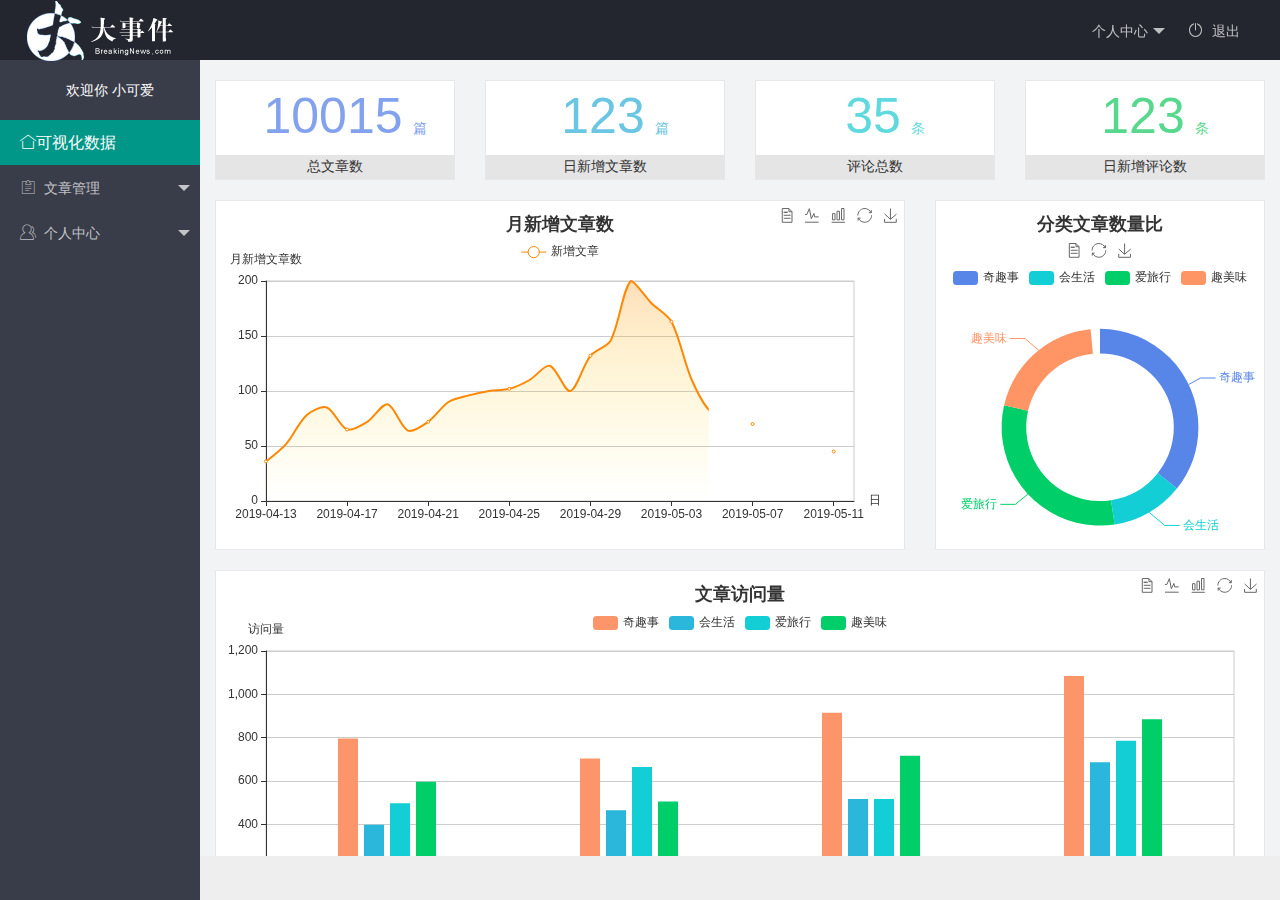
==== commit 9843d7e2: "l4 头像问题解决完毕" ====
--- a/index.html
+++ b/index.html
@@ -57,7 +57,7 @@
           <!-- ***************************************************首页 -->
           <li class="layui-nav-item layui-this">
             <a href="./home/home.html" target="fm">
-              <i class="layui-icon layui-icon-home">首页</i>
+              <i class="layui-icon layui-icon-home">可视化数据</i>
             </a>
           </li>
 
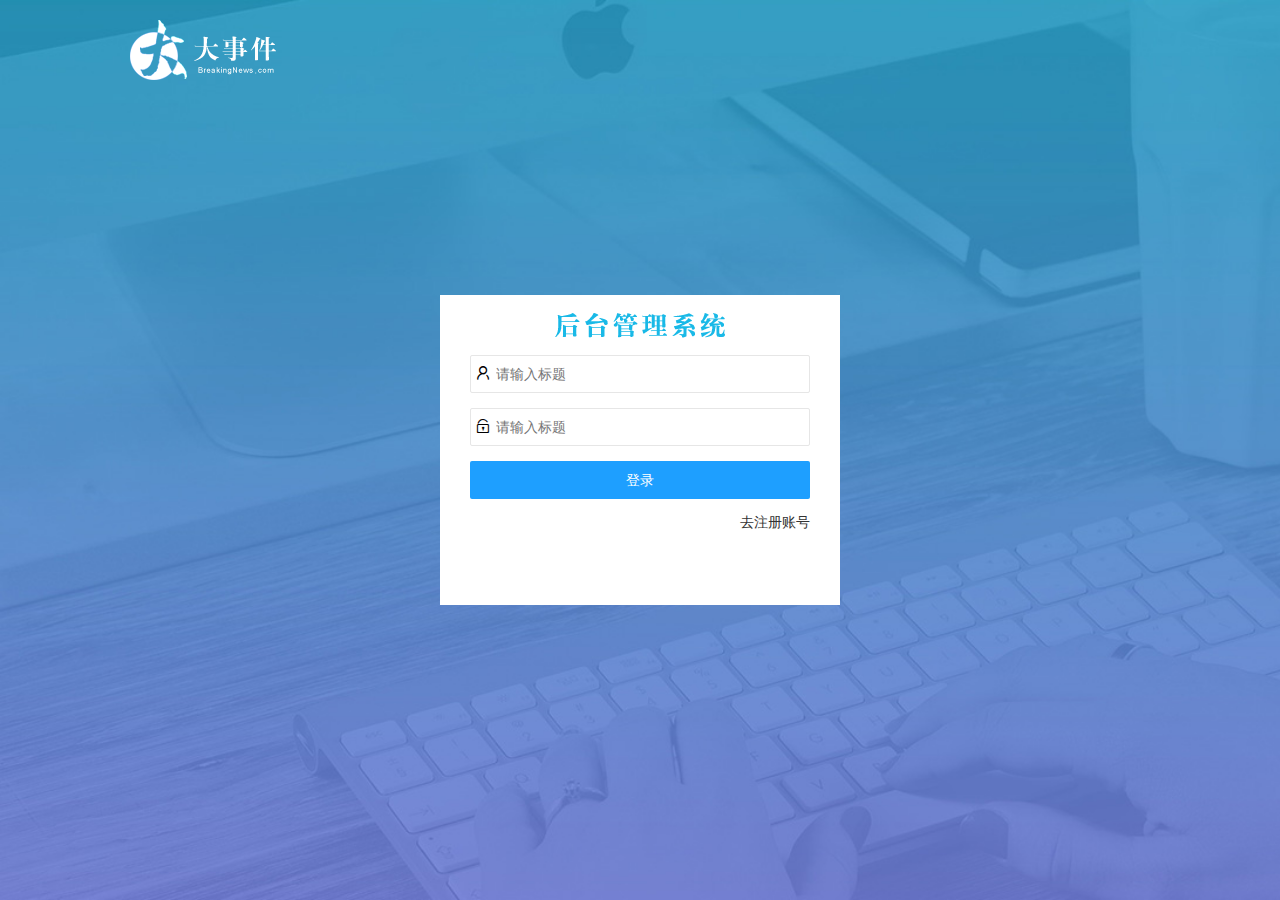
==== commit 10877f58: "l6 把ajax公共部分提取出来" ====
--- a/index.html
+++ b/index.html
@@ -144,6 +144,7 @@
 </body>
 <script src="./assets/lib/layui/layui.all.js"></script>
 <script src="./assets/lib/jquery.js"></script>
+<script src="./common.js"></script>
 <script src="./index/index.js"></script>
 
 </html>
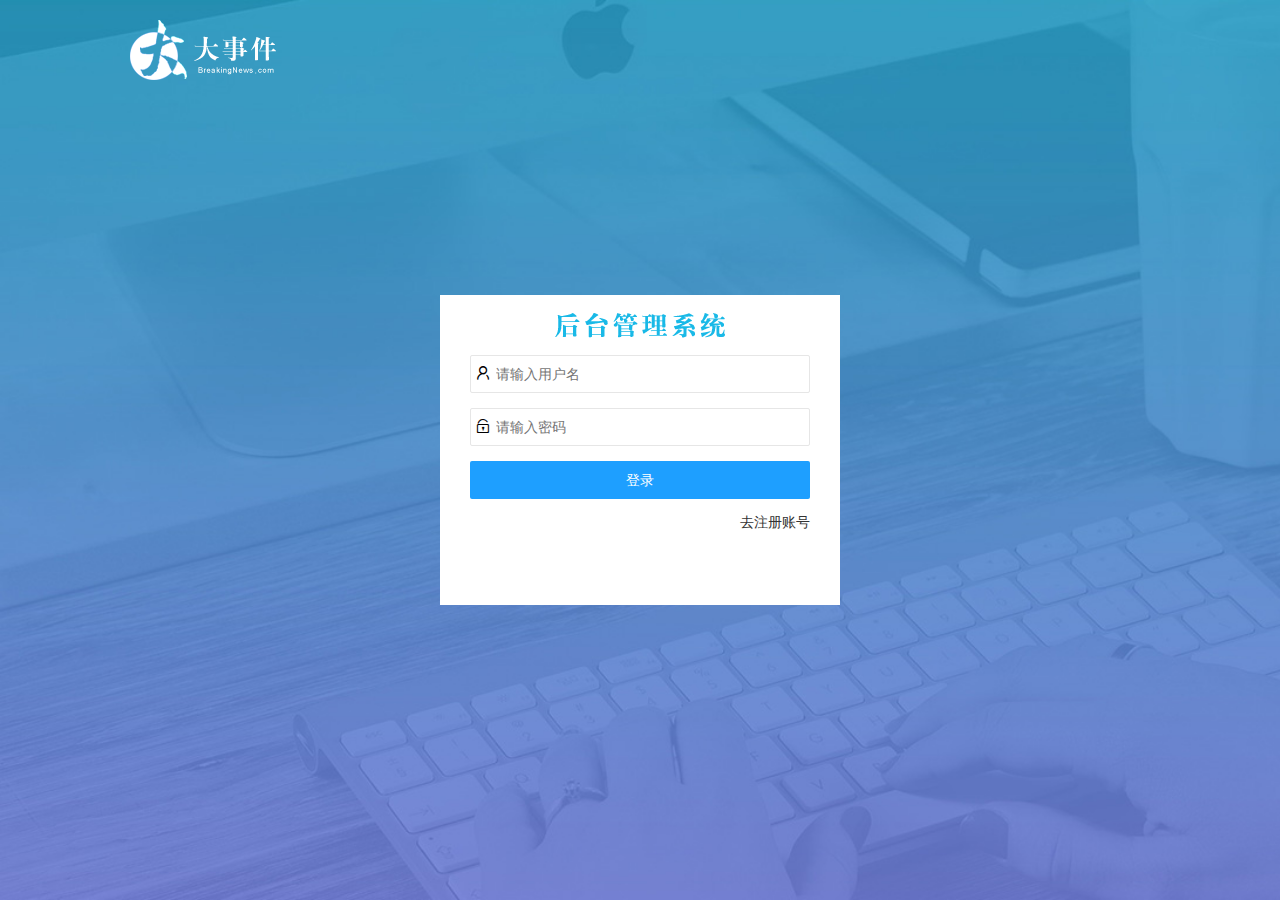
==== commit 4600b048: "l9 个人中心的全部功能完成" ====
--- a/index.html
+++ b/index.html
@@ -26,9 +26,9 @@
           </a>
 
           <dl class="layui-nav-child">
-            <dd><a href="">基本资料</a></dd>
-            <dd><a href="">更换头像</a></dd>
-            <dd><a href="">重置密码</a></dd>
+            <dd><a href="./user/userInfo/userInfo.html">基本资料</a></dd>
+            <dd><a href="./user/avatar/avatar.html">更换头像</a></dd>
+            <dd><a href="./user/repwd/repwd.html">重置密码</a></dd>
           </dl>
 
         </li>
@@ -71,7 +71,7 @@
 
             <dl class="layui-nav-child">
               <dd>
-                <a href="./article/category.html" target="fm">
+                <a href="./article/category/category.html" target="fm">
                   <i class="layui-icon layui-icon-app"></i>类别管理
                 </a>
               </dd>
@@ -104,19 +104,19 @@
             <dl class="layui-nav-child">
 
               <dd>
-                <a href="./user_info/user_info.html" target="fm">
+                <a href="./user/userInfo/userInfo.html" target="fm">
                   <i class="layui-icon layui-icon-app"></i>基本资料
                 </a>
               </dd>
 
               <dd>
-                <a href="./user/repwd.html" target="fm">
+                <a href="./user/repwd/repwd.html" target="fm">
                   <i class="layui-icon layui-icon-app"></i> 重置密码
                 </a>
               </dd>
 
               <dd>
-                <a href="./user/avatar.html" target="fm">
+                <a href="./user/avatar/avatar.html" target="fm">
                   <i class="layui-icon layui-icon-app"></i>更换头像
                 </a>
               </dd>
